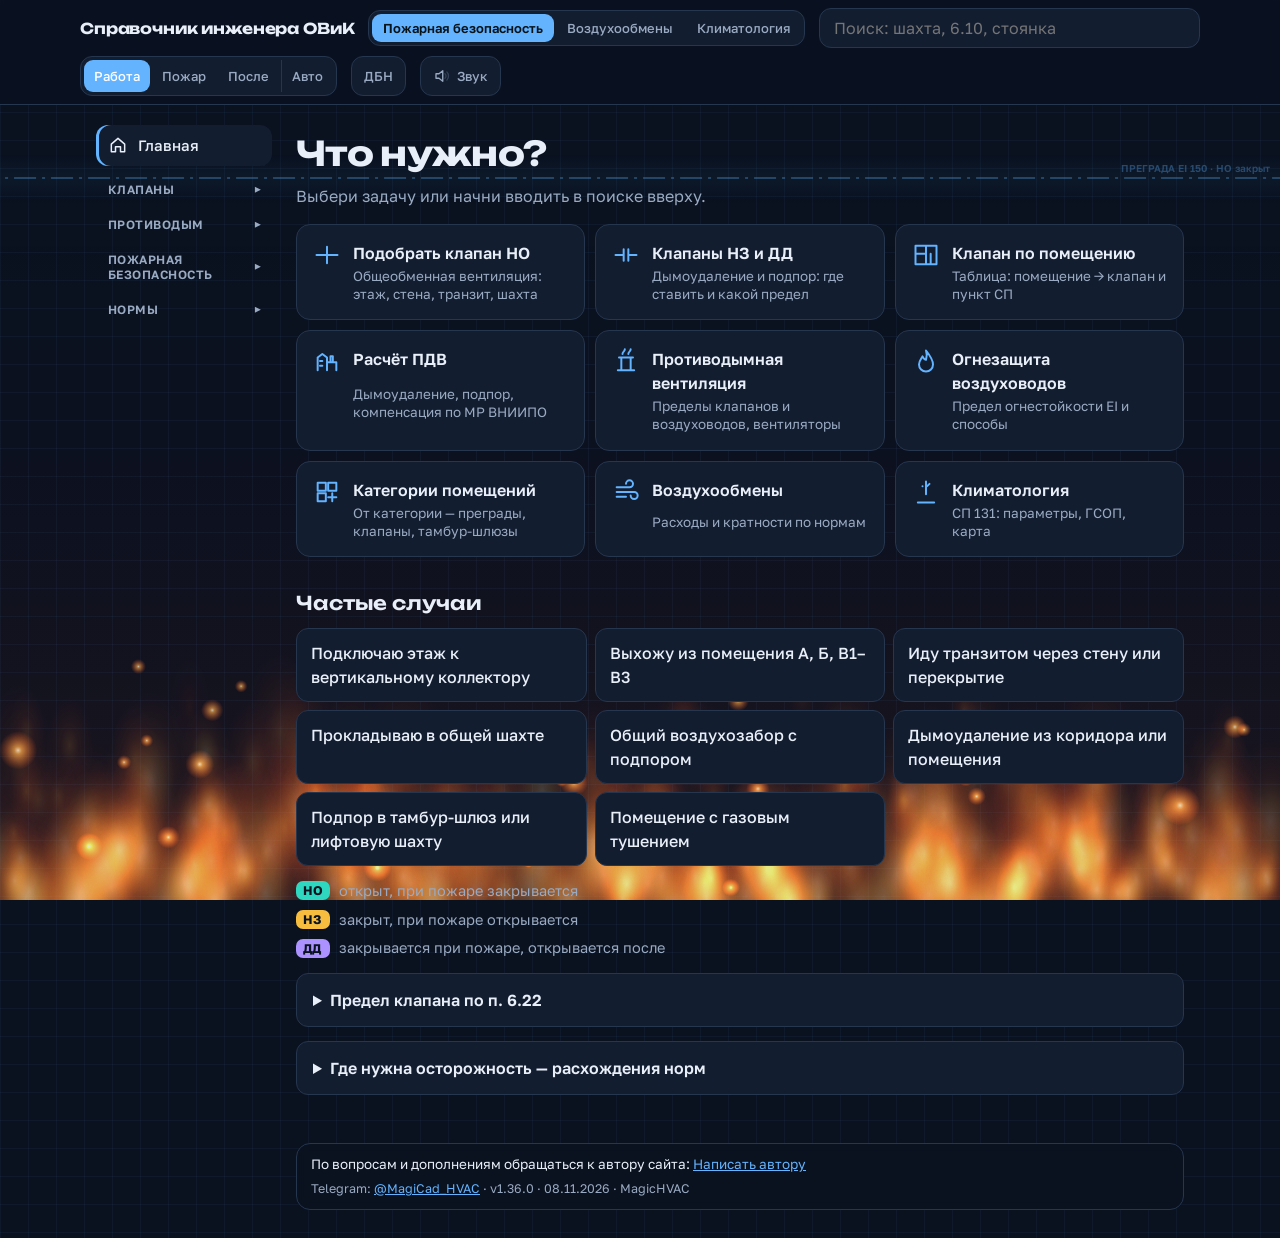
==== index.html @ 59ef03b1 "1.36.0: погода сейчас в карточке климатологии + анимация по погоде (дождь, снег, гроза, туман, ветер" ====
<!DOCTYPE html>
<html lang="ru">
<head>
<meta charset="utf-8">
<meta name="viewport" content="width=device-width, initial-scale=1, viewport-fit=cover">
<title>Справочник инженера ОВиК</title>
<meta name="description" content="Противодымная вентиляция и расчёт ПДВ по МР ВНИИПО, клапаны НО/НЗ, огнезащита, категории, эвакуация, АУПТ; воздухообмены по СП 60 и СанПиН; климатология СП 131 с картой и ГСОП — всё со ссылками на пункты норм.">
<meta property="og:type" content="website">
<meta property="og:site_name" content="Справочник инженера ОВиК">
<meta property="og:title" content="Справочник инженера ОВиК">
<meta property="og:description" content="Противодымная вентиляция и расчёт ПДВ по МР ВНИИПО, клапаны НО/НЗ, огнезащита, категории, эвакуация, АУПТ; воздухообмены по СП 60 и СанПиН; климатология СП 131 с картой и ГСОП — всё со ссылками на пункты норм.">
<meta property="og:image" content="https://magichvac.github.io/klapany/icon-512.png">
<meta name="theme-color" content="#0a1220">
<meta name="apple-mobile-web-app-capable" content="yes">
<meta name="apple-mobile-web-app-title" content="Справочник ОВиК">
<link rel="manifest" href="manifest.webmanifest">
<link rel="icon" href="favicon.ico" sizes="any">
<link rel="icon" href="favicon-32.png" sizes="32x32" type="image/png">
<link rel="apple-touch-icon" href="apple-touch-icon.png">
<link rel="preconnect" href="https://fonts.googleapis.com">
<link rel="preconnect" href="https://fonts.gstatic.com" crossorigin>
<link href="https://fonts.googleapis.com/css2?family=Golos+Text:wght@400;500;600;700&family=Unbounded:wght@600;700&display=swap" rel="stylesheet">
<link rel="stylesheet" href="css/style.css?v=1.36.0">
<link rel="stylesheet" href="css/vent.css?v=1.36.0">
</head>
<body>
<header class="top"><div class="tin">
  <a class="brand" href="#home">Справочник инженера ОВиК</a>
  <nav class="pages" aria-label="Страницы справочника"><a href="index.html" class="on" aria-current="page">Пожарная безопасность</a><a href="vent.html">Воздухообмены</a><a href="clim.html">Климатология</a></nav>
  <input id="q" type="search" placeholder="Поиск: шахта, 6.10, стоянка" aria-label="Поиск по справочнику">
  <div class="mode" role="group" aria-label="Режим анимации">
    <button type="button" data-m="n">Работа</button>
    <button type="button" data-m="f">Пожар</button>
    <button type="button" data-m="a">После</button>
    <button type="button" id="m-auto">Авто</button>
  </div>
</div></header>
<div class="wrap">
  <nav class="nav" aria-label="Разделы"></nav>
  <main id="view"></main>
</div>
<footer class="foot"><div class="fin"><p class="fcontact">По вопросам и дополнениям обращаться к автору сайта.</p><p class="fmeta">Telegram: <a href="https://t.me/MagiCad_HVAC" target="_blank" rel="noopener">@MagiCad_HVAC</a> · <span id="ver"></span></p></div></footer>
<script>/* сторож: страница не отрисовалась за 6 с — сбросить офлайн-копию и перезагрузить 1 раз */
setTimeout(function () { var v = document.getElementById('view'); if (v && v.children.length) return; try { if (sessionStorage.getItem('klapany-rescue')) return; sessionStorage.setItem('klapany-rescue', '1'); } catch (x) {}
  var p = []; if (navigator.serviceWorker) p.push(navigator.serviceWorker.getRegistrations().then(function (rs) { return Promise.all(rs.map(function (r) { return r.unregister(); })); }));
  if (window.caches) p.push(caches.keys().then(function (k) { return Promise.all(k.map(function (n) { return caches.delete(n); })); }));
  Promise.all(p).then(function () { location.reload(); }, function () { location.reload(); }); }, 6000);</script>
<script src="js/data_norms.js?v=1.36.0"></script>
<script src="js/data_no.js?v=1.36.0"></script>
<script src="js/data_nz.js?v=1.36.0"></script>
<script src="js/data_more.js?v=1.36.0"></script>
<script src="js/data_fire2.js?v=1.36.0"></script>
<script src="js/data_build.js?v=1.36.0"></script>
<script src="js/data_stairs.js?v=1.36.0"></script>
<script src="js/stairs.js?v=1.36.0"></script>
<script src="js/fieldcheck.js?v=1.36.0"></script>
<script src="js/dpu.js?v=1.36.0"></script>
<script src="js/dpu_low.js?v=1.36.0"></script>
<script src="js/net.js?v=1.36.0"></script>
<script src="js/data_comp.js?v=1.36.0"></script>
<script src="js/data_cat.js?v=1.36.0"></script>
<script src="js/data_evac.js?v=1.36.0"></script>
<script src="js/data_alarm.js?v=1.36.0"></script>
<script src="js/schemes.js?v=1.36.0"></script>
<script src="js/steps.js?v=1.36.0"></script>
<script src="js/render.js?v=1.36.0"></script>
<script src="js/anatomy.js?v=1.36.0"></script>
<script src="js/comp.js?v=1.36.0"></script>
<script src="js/cat.js?v=1.36.0"></script>
<script src="js/stats.js?v=1.36.0"></script>
<script src="js/data_rooms.js?v=1.36.0"></script>
<script src="js/data_spn.js?v=1.36.0"></script>
<script src="js/data_spn2.js?v=1.36.0"></script>
<script src="js/app.js?v=1.36.0"></script>
<script src="js/vn_core.js?v=1.36.0"></script>
<script src="js/vn_exh.js?v=1.36.0"></script>
<script src="js/vn_sup.js?v=1.36.0"></script>
<script src="js/kvm_smk.js?v=1.36.0"></script>
<script src="js/kvm_sup.js?v=1.36.0"></script>
<script src="js/kvm_lift_ug.js?v=1.36.0"></script>
<script src="js/pdv3d.js?v=1.36.0"></script>
<script src="js/pdv3d_smk.js?v=1.36.0"></script>
<script src="js/kvm_rep.js?v=1.36.0"></script>
<script src="js/kvm_comp.js?v=1.36.0"></script>
<script src="js/kvm_tamb.js?v=1.36.0"></script>
<script src="js/kvm_tamb_ui.js?v=1.36.0"></script>
<script src="js/data_clim.js?v=1.36.0"></script>
<script src="js/data_kms_cat.js?v=1.36.0"></script>
<script src="js/kvm_kms.js?v=1.36.0"></script>
<script src="js/kvm_scheme.js?v=1.36.0"></script>
<script src="js/pdv3r.js?v=1.36.0"></script>
<script src="js/kvm_sketch.js?v=1.36.0"></script>
<script src="js/kvm_ui.js?v=1.36.0"></script>
<script src="js/kvm_proj.js?v=1.36.0"></script>
<script src="js/kvm_kmsz.js?v=1.36.0"></script>
<script src="js/kvm_file.js?v=1.36.0"></script>
<script src="js/data_aupt.js?v=1.36.0"></script>
<script src="js/aupt.js?v=1.36.0"></script>
<script src="js/search.js?v=1.36.0"></script>
<script src="js/data_dbn.js?v=1.36.0"></script>
<script src="js/dbn.js?v=1.36.0"></script>
<script src="js/rooms.js?v=1.36.0"></script>
<script src="js/farea.js?v=1.36.0"></script>
<script src="js/hints.js?v=1.36.0"></script>
<script src="js/hints_kv.js?v=1.36.0"></script>
<script src="js/fx.js?v=1.36.0"></script>
<script src="js/feedback.js?v=1.36.0"></script>
</body>
</html>
---- css/style.css ----
/* Инженерная синька: сетка чертежа на фоне, цвет кодирует тип клапана. Навигация: рельс на ПК, нижняя панель на телефоне. */
:root {
  /* Тёмная у всех, независимо от темы Windows (было: по prefers-color-scheme) */
  --bg: #0a1220; --surface: #121d30; --line: #26364f; --text: #e9eff8; --muted: #9aaac2;
  --no: #2fd6c0; --nz: #f7bd3f; --dd: #ac92ff; --fire: #ff6d4a; --air: #63b3ff; --fp: #ff9d52;
  --display: 'Unbounded', 'Segoe UI', system-ui, sans-serif; --body: 'Golos Text', 'Segoe UI', system-ui, -apple-system, sans-serif;
  --grid: rgba(99, 179, 255, .05); color-scheme: dark;
}
* { box-sizing: border-box; }
[hidden] { display: none !important; }
html { -webkit-text-size-adjust: 100%; scroll-padding-top: 130px; }
body { margin: 0; background: var(--bg) linear-gradient(var(--grid) 1px, transparent 1px) 0 0/28px 28px; background-image: linear-gradient(var(--grid) 1px, transparent 1px), linear-gradient(90deg, var(--grid) 1px, transparent 1px); background-size: 28px 28px; color: var(--text); font: 16px/1.5 var(--body); }
a { color: inherit; }
:focus-visible { outline: 2px solid var(--air); outline-offset: 2px; }
.top { position: sticky; top: 0; z-index: 20; background: color-mix(in srgb, var(--bg) 88%, transparent); backdrop-filter: blur(12px); border-bottom: 1px solid var(--line); padding: max(8px, env(safe-area-inset-top)) 16px 8px; }
.tin { max-width: 1120px; margin: 0 auto; display: flex; flex-wrap: wrap; gap: 8px 14px; align-items: center; }
.brand { font: 700 15px var(--display); text-decoration: none; letter-spacing: -.01em; }
.brand small { display: block; font: 400 11px var(--body); color: var(--muted); letter-spacing: 0; }
#q { flex: 1 1 180px; min-width: 0; height: 40px; padding: 0 14px; border: 1px solid var(--line); border-radius: 12px; background: var(--surface); color: var(--text); font: inherit; }
.mode { display: flex; gap: 2px; padding: 3px; border: 1px solid var(--line); border-radius: 12px; background: var(--surface); }
.mode button { border: 0; background: none; color: var(--muted); font: 500 13px var(--body); padding: 6px 10px; border-radius: 9px; cursor: pointer; min-height: 32px; }
.mode button.on { background: var(--air); color: #fff; }
.mode button[data-m="f"].on { background: var(--fire); }
.mode button[data-m="a"].on { background: var(--dd); }
.mode #m-auto { border-left: 1px solid var(--line); border-radius: 0 9px 9px 0; }
.mode #m-auto.on { background: none; color: var(--air); font-weight: 700; }
.wrap { max-width: 1120px; margin: 0 auto; display: grid; grid-template-columns: 176px minmax(0, 1fr); gap: 24px; padding: 20px 16px 48px; }
.nav { position: sticky; top: 90px; align-self: start; display: flex; flex-direction: column; gap: 4px; }
.nav a { display: flex; gap: 10px; align-items: center; padding: 9px 12px; border-radius: 12px; text-decoration: none; color: var(--muted); font-weight: 500; font-size: 15px; }
.nav a.on { background: var(--surface); color: var(--text); box-shadow: inset 3px 0 0 var(--air); }
.nav svg { width: 20px; height: 20px; fill: none; stroke: currentColor; stroke-width: 1.8; stroke-linejoin: round; stroke-linecap: round; flex: none; }
.nav .ngrp > summary { list-style: none; display: flex; justify-content: space-between; align-items: center; padding: 12px 12px 4px; font: 600 12px var(--body); letter-spacing: .04em; text-transform: uppercase; color: var(--muted); }
.nav .ngrp > summary::-webkit-details-marker { display: none; }
.nav .ngrp > summary::after { content: '▾'; transition: transform .15s; }
.nav .ngrp:not([open]) > summary::after { transform: rotate(-90deg); }
.nav .ngrp.has > summary { color: var(--text); }
.nav .nlist { display: flex; flex-direction: column; gap: 2px; }
/* 1.34.0 главная: плитки задач */
.tasks { display: grid; grid-template-columns: repeat(auto-fill, minmax(240px, 1fr)); gap: 10px; margin: 16px 0 8px; }
.task { display: grid; grid-template-columns: 28px minmax(0, 1fr); column-gap: 12px; row-gap: 2px; padding: 16px; background: var(--surface); border: 1px solid var(--line); border-radius: 14px; text-decoration: none; color: var(--text); transition: border-color .15s; }
.task:hover { border-color: var(--air); }
.task svg { grid-row: span 2; width: 28px; height: 28px; fill: none; stroke: var(--air); stroke-width: 1.7; stroke-linejoin: round; stroke-linecap: round; }
.task b { font-size: 16px; font-weight: 600; }
.task span { font-size: 13.5px; color: var(--muted); line-height: 1.35; }
details.more { margin-top: 14px; padding: 12px 16px; background: var(--surface); border: 1px solid var(--line); border-radius: 12px; }
details.more > summary { font-size: 16px; font-weight: 600; color: var(--text); }
.legend { margin-top: 14px; }
h1 { font: 700 clamp(24px, 4vw, 34px)/1.2 var(--display); margin: 8px 0 10px; letter-spacing: -.02em; text-wrap: balance; }
h2 { font: 600 19px/1.3 var(--display); margin: 34px 0 12px; text-wrap: balance; }
h3 { font-size: 16.5px; line-height: 1.3; margin: 0; font-weight: 700; }
h4 { font-size: 15px; margin: 0 0 4px; }
.lead { color: var(--muted); max-width: 66ch; margin: 0 0 16px; }
.sub { color: var(--muted); margin: -6px 0 12px; }
.eyebrow { font-size: 12.5px; text-transform: uppercase; letter-spacing: .09em; color: var(--air); margin: 0; font-weight: 600; }
.hero { display: grid; grid-template-columns: minmax(0, 1fr) minmax(0, 1.15fr); gap: 22px; align-items: center; }
.legend { display: grid; gap: 7px; font-size: 14.5px; color: var(--muted); }
.legend span { display: flex; gap: 9px; align-items: center; }
.tag { flex: none; display: inline-block; min-width: 34px; text-align: center; padding: 2px 7px; border-radius: 7px; font: 700 12.5px var(--body); color: #fff; }
.tNO { background: var(--no); } .tNZ { background: var(--nz); } .tDD { background: var(--dd); } .tFP { background: var(--fp); }
.tag { color: #08131f; }
.picks { display: grid; grid-template-columns: repeat(auto-fill, minmax(230px, 1fr)); gap: 8px; }
.pick { padding: 12px 14px; background: var(--surface); border: 1px solid var(--line); border-radius: 12px; text-decoration: none; font-weight: 500; transition: transform .15s, border-color .15s; }
.pick:hover { transform: translateY(-2px); border-color: var(--air); }
.fig { margin: 0; background: var(--surface); border: 1px solid var(--line); border-radius: 16px; overflow: hidden; }
.figsvg svg { display: block; width: 100%; height: auto; }
.fig figcaption { padding: 9px 13px 12px; font-size: 13.5px; line-height: 1.4; color: var(--muted); }
.strip { display: grid; grid-auto-flow: column; grid-auto-columns: minmax(290px, 400px); gap: 12px; overflow-x: auto; scroll-snap-type: x mandatory; padding-bottom: 8px; margin-bottom: 8px; }
.strip .fig { scroll-snap-align: start; }
.chips { display: flex; gap: 6px; overflow-x: auto; padding: 4px 0; }
.chips button { flex: none; border: 1px solid var(--line); background: var(--surface); color: var(--text); border-radius: 99px; padding: 6px 12px; font: 500 13.5px var(--body); cursor: pointer; }
.chips i { font-style: normal; color: var(--muted); }
.cards { display: grid; grid-template-columns: repeat(auto-fill, minmax(320px, 1fr)); gap: 10px; }
.card { background: var(--surface); border: 1px solid var(--line); border-left: 4px solid var(--line); border-radius: 13px; padding: 13px 14px; display: flex; flex-direction: column; gap: 7px; min-width: 0; }
.cNO { border-left-color: var(--no); } .cNZ { border-left-color: var(--nz); } .cDD { border-left-color: var(--dd); } .cFP { border-left-color: var(--fp); }
.card.flash { animation: fl 1.6s; }
@keyframes fl { 0%, 40% { box-shadow: 0 0 0 3px var(--air); } 100% { box-shadow: 0 0 0 0 transparent; } }
.chead { display: flex; gap: 9px; align-items: flex-start; }
.when, .note, .warn { margin: 0; font-size: 14.5px; line-height: 1.45; }
.note { color: var(--muted); }
.warn { color: var(--fire); font-weight: 600; }
.cfoot { margin-top: auto; display: flex; flex-wrap: wrap; gap: 6px; align-items: center; }
.ei { font: 600 13px var(--body); padding: 3px 8px; border-radius: 8px; background: color-mix(in srgb, var(--fp) 14%, transparent); color: var(--fp); font-variant-numeric: tabular-nums; }
.refs { display: flex; flex-wrap: wrap; gap: 5px; }
.ref { font-size: 13px; padding: 3px 8px; border-radius: 8px; border: 1px solid var(--line); text-decoration: none; color: var(--air); background: none; white-space: nowrap; }
.ref b { font-weight: 600; }
.ref:hover { border-color: var(--air); }
details summary { cursor: pointer; font-size: 13.5px; color: var(--muted); padding: 2px 0; }
.dbody { display: grid; gap: 8px; margin-top: 6px; }
blockquote { margin: 0; padding: 8px 12px; border-left: 3px solid var(--line); font-size: 14px; color: var(--muted); }
.minis { display: grid; grid-template-columns: repeat(auto-fill, minmax(280px, 1fr)); gap: 10px; }
.mini { background: var(--surface); border: 1px solid var(--line); border-radius: 13px; padding: 12px 14px; display: flex; flex-direction: column; gap: 6px; }
.mini p { margin: 0; font-size: 14.5px; color: var(--muted); flex: 1; }
.eibox, .trpick { background: var(--surface); border: 1px solid var(--line); border-radius: 14px; padding: 14px; display: grid; gap: 10px; }
.eibtns { display: flex; flex-wrap: wrap; gap: 6px; }
.eibtn { border: 1px solid var(--line); background: none; color: var(--text); border-radius: 10px; padding: 7px 11px; font: 500 14px var(--body); cursor: pointer; }
.eibtn.on { background: var(--no); border-color: var(--no); color: #fff; }
.eires b, .trres b { display: block; font: 700 22px/1.25 var(--display); }
.eires span, .trres span { display: block; color: var(--muted); font-size: 14px; margin-top: 3px; }
.trpick { margin-bottom: 12px; }
.trpick label { font-size: 13.5px; color: var(--muted); margin-bottom: -6px; }
.trpick select { width: 100%; height: 42px; padding: 0 10px; border: 1px solid var(--line); border-radius: 10px; background: var(--bg); color: var(--text); font: inherit; }
.tscroll { overflow-x: auto; border: 1px solid var(--line); border-radius: 13px; background: var(--surface); }
table { border-collapse: collapse; width: 100%; font-size: 13.5px; font-variant-numeric: tabular-nums; }
th, td { padding: 7px 8px; border-bottom: 1px solid var(--line); text-align: left; vertical-align: top; }
thead th { font-size: 12.5px; color: var(--muted); font-weight: 600; vertical-align: bottom; }
.matrix th[scope="row"] { min-width: 240px; font-weight: 600; }
.matrix small { display: block; font-weight: 400; color: var(--muted); margin: 2px 0 5px; }
.matrix td { text-align: center; vertical-align: middle; }
.mk { display: inline-block; font: 600 12.5px var(--body); padding: 3px 8px; border-radius: 7px; white-space: nowrap; }
.m-yes { background: color-mix(in srgb, var(--no) 20%, transparent); color: var(--no); }
.m-cond { background: color-mix(in srgb, var(--nz) 20%, transparent); color: var(--nz); }
.m-no { color: var(--muted); border: 1px solid var(--line); }
.m-ban { background: color-mix(in srgb, var(--fire) 18%, transparent); color: var(--fire); }
.mlegend { display: flex; flex-wrap: wrap; gap: 6px; margin-bottom: 10px; }
.tr { min-width: 780px; }
.tr tbody th { min-width: 150px; font-weight: 600; font-size: 12.5px; }
.tr td { padding: 2px; text-align: center; }
.tr td button { width: 100%; min-height: 34px; border: 0; background: none; color: inherit; font: 600 13px var(--body); cursor: pointer; border-radius: 6px; }
.x-ban { background: color-mix(in srgb, var(--fire) 15%, transparent); color: var(--fire); }
.x-30 { background: color-mix(in srgb, var(--fp) 18%, transparent); }
.x-15 { background: color-mix(in srgb, var(--nz) 12%, transparent); }
.x-part { background: color-mix(in srgb, var(--air) 9%, transparent); }
.tr td.sel { box-shadow: inset 0 0 0 2px var(--air); }
.tnote { font-size: 13.5px; color: var(--muted); }
.issues { display: grid; gap: 6px; }
.issue { background: var(--surface); border: 1px solid var(--line); border-radius: 12px; padding: 10px 14px; }
.issue summary { font-size: 15px; font-weight: 600; color: var(--text); }
.issue p { margin: 8px 0 0; color: var(--muted); font-size: 14.5px; max-width: 75ch; }
.normlist { display: grid; gap: 10px; }
.norm { background: var(--surface); border: 1px solid var(--line); border-radius: 13px; padding: 13px 15px; }
.norm p { margin: 5px 0; font-size: 14.5px; }
.muted { color: var(--muted); }
.st { float: right; font-size: 12px; font-weight: 600; padding: 2px 8px; border-radius: 7px; margin-left: 8px; }
.st-ok { background: color-mix(in srgb, var(--no) 18%, transparent); color: var(--no); }
.st-warn { background: color-mix(in srgb, var(--nz) 20%, transparent); color: var(--nz); }
.foot { max-width: 1120px; margin: 0 auto; padding: 0 16px 28px 216px; font-size: 13px; color: var(--muted); }
.foot button { background: none; border: 0; color: var(--air); font: inherit; cursor: pointer; padding: 0; text-decoration: underline; }
dialog { border: 1px solid var(--line); border-radius: 16px; background: var(--surface); color: var(--text); max-width: 460px; width: calc(100% - 32px); }
dialog::backdrop { background: rgba(5, 10, 20, .55); }

/* SVG */
.z { fill: color-mix(in srgb, var(--text) 3%, transparent); stroke: var(--line); stroke-width: 1; }
.z-shaft { fill: color-mix(in srgb, var(--text) 8%, transparent); stroke-dasharray: 5 4; stroke: var(--muted); }
.z-tech { fill: color-mix(in srgb, var(--air) 7%, transparent); }
.z-hot { transition: fill .6s; }
html[data-mode="f"] .z-hot { fill: color-mix(in srgb, var(--fire) 16%, transparent); }
.zl, .tx, .wt { font: 500 12.5px var(--body); fill: var(--muted); }
.tx-fp { fill: var(--fp); font-weight: 600; }
.wl { stroke: var(--text); stroke-width: 5; stroke-linecap: round; }
.wt { font-weight: 600; fill: var(--text); }
polyline { fill: none; stroke-linejoin: round; stroke-linecap: butt; }
.dbase { stroke: color-mix(in srgb, var(--muted) 34%, transparent); stroke-width: 13; }
.d-smoke { stroke: color-mix(in srgb, var(--fire) 16%, transparent); }
.dfp { stroke: var(--fp); stroke-width: 20; stroke-dasharray: 5 4; }
.dflow { stroke-width: 3.5; stroke-dasharray: 9 13; opacity: 0; transition: opacity .35s; }
.fl-air { stroke: var(--air); } .fl-smoke { stroke: var(--fire); stroke-width: 4.5; }
html[data-mode="n"] .dflow.on-n, html[data-mode="f"] .dflow.on-f, html[data-mode="a"] .dflow.on-a { opacity: 1; animation: run 1s linear infinite; }
@keyframes run { from { stroke-dashoffset: 22; } to { stroke-dashoffset: 0; } }
.v .vb { fill: var(--surface); stroke-width: 2.4; transition: fill .5s; }
.vNO .vb { stroke: var(--no); } .vNZ .vb { stroke: var(--nz); } .vDD .vb { stroke: var(--dd); }
.blade { transform-box: fill-box; transform-origin: center; transition: transform .7s cubic-bezier(.5, 0, .2, 1); }
.vNO .blade, .vNO .vt { fill: var(--no); } .vNZ .blade, .vNZ .vt { fill: var(--nz); } .vDD .blade, .vDD .vt { fill: var(--dd); }
.vt { font: 700 12.5px var(--body); }
html[data-mode="n"] .v.c-n .blade, html[data-mode="f"] .v.c-f .blade, html[data-mode="a"] .v.c-a .blade { transform: rotate(90deg) scaleX(1.5); }
html[data-mode="n"] .v.c-n .vb, html[data-mode="f"] .v.c-f .vb, html[data-mode="a"] .v.c-a .vb { fill: color-mix(in srgb, var(--fire) 16%, var(--surface)); }
.fanb { fill: var(--surface); stroke: var(--muted); stroke-width: 2; }
.fan path { fill: var(--muted); }
html[data-mode="n"] .fan.on-n, html[data-mode="f"] .fan.on-f, html[data-mode="a"] .fan.on-a { animation: spin 1s linear infinite; }
html[data-mode="n"] .fan.on-n path, html[data-mode="f"] .fan.on-f path, html[data-mode="a"] .fan.on-a path { fill: var(--air); }
@keyframes spin { to { transform: rotate(360deg); } }
.flame { opacity: 0; transition: opacity .3s; }
html[data-mode="f"] .flame.on-f, html[data-mode="a"] .flame.on-a { opacity: 1; }
.fl1 path { fill: var(--fire); } .fl2 path { fill: #ffd25e; }
.fl1, .fl2 { transform-box: fill-box; transform-origin: 50% 100%; animation: flick .5s ease-in-out infinite alternate; }
.fl2 { animation-duration: .35s; }
@keyframes flick { to { transform: scale(1.08, .9) skewX(3deg); } }
html[data-mode="a"] .flame.on-a { opacity: .35; }

@media (max-width: 860px) {
  html { scroll-padding-top: 118px; }
  .wrap { display: block; padding-top: 12px; padding-bottom: 96px; }
  .hero { grid-template-columns: minmax(0, 1fr); }
  .nav { position: fixed; top: auto; left: 0; right: 0; bottom: 0; z-index: 30; flex-direction: row; gap: 0; overflow-x: auto; background: var(--surface); border-top: 1px solid var(--line); padding: 4px 4px max(4px, env(safe-area-inset-bottom)); }
  .nav a { flex: 1 0 68px; flex-direction: column; gap: 2px; font-size: 11px; padding: 6px 2px; text-align: center; }
  .nav a.on { box-shadow: none; color: var(--air); background: none; }
  .nav { overflow: visible; }
  .nav > a, .nav .ngrp { flex: 1 1 0; min-width: 0; }
  .nav .ngrp > summary { flex-direction: column; justify-content: center; height: 100%; padding: 6px 2px; font-size: 10.5px; letter-spacing: 0; text-transform: none; text-align: center; font-weight: 500; }
  .nav .ngrp > summary::after { transform: rotate(180deg); font-size: 10px; }
  .nav .ngrp:not([open]) > summary::after { transform: none; }
  .nav .ngrp.has > summary { color: var(--air); }
  .nav .ngrp[open] .nlist { position: fixed; left: 8px; right: 8px; bottom: calc(64px + env(safe-area-inset-bottom, 0px)); display: grid; grid-template-columns: 1fr 1fr; gap: 4px; padding: 8px; background: var(--surface); border: 1px solid var(--line); border-radius: 14px; box-shadow: 0 -8px 30px rgba(0,0,0,.45); z-index: 31; }
  .nav .nlist a { flex-direction: row; font-size: 13px; padding: 10px; text-align: left; }
  .tasks { grid-template-columns: minmax(0, 1fr); }
  .foot { padding: 0 16px 96px; }
  .cards { grid-template-columns: minmax(0, 1fr); }
  .strip { grid-auto-columns: 86%; }
  #q { order: 3; flex-basis: 100%; }
  .brand { flex: 1; }
}

/* v1.1.0: частицы, дым от очага, кольцо смены положения, фазы с пояснениями */
.dflow { stroke-width: 2.5; }
html[data-mode="n"] .dflow.on-n, html[data-mode="f"] .dflow.on-f, html[data-mode="a"] .dflow.on-a { opacity: .45; }
.pt { opacity: 0; transition: opacity .5s; }
.pt-air circle { fill: var(--air); }
.pt-smoke circle { fill: color-mix(in srgb, var(--fire) 55%, var(--muted)); }
html[data-mode="n"] .pt.on-n, html[data-mode="f"] .pt.on-f, html[data-mode="a"] .pt.on-a { opacity: 1; }
.ring { fill: none; stroke: var(--air); stroke-width: 2; opacity: 0; transform-box: fill-box; transform-origin: center; }
.vNO .ring { stroke: var(--no); } .vNZ .ring { stroke: var(--nz); } .vDD .ring { stroke: var(--dd); }
html[data-mode="n"] .v.ch-n .ring, html[data-mode="f"] .v.ch-f .ring, html[data-mode="a"] .v.ch-a .ring { animation: ring 1.1s ease-out 2; }
@keyframes ring { from { opacity: .9; transform: scale(.7); } to { opacity: 0; transform: scale(2.1); } }
html[data-mode="n"] .v.ch-n .vb, html[data-mode="f"] .v.ch-f .vb, html[data-mode="a"] .v.ch-a .vb { animation: bump .7s ease-out; transform-box: fill-box; transform-origin: center; }
@keyframes bump { 40% { transform: scale(1.18); } }
.glow { fill: var(--fire); opacity: .18; transform-box: fill-box; transform-origin: center; animation: glow 1.4s ease-in-out infinite alternate; }
@keyframes glow { from { transform: scale(.8); opacity: .1; } to { transform: scale(1.15); opacity: .28; } }
.puffs circle { fill: color-mix(in srgb, var(--muted) 70%, var(--fire)); opacity: 0; transform-box: fill-box; transform-origin: center; }
html[data-mode="f"] .flame .puffs circle, html[data-mode="a"] .flame .puffs circle { animation: rise 2.6s ease-out infinite; }
html[data-mode] .flame .puffs circle:nth-child(2) { animation-delay: -.9s; } html[data-mode] .flame .puffs circle:nth-child(3) { animation-delay: -1.7s; }
@keyframes rise { 0% { opacity: 0; transform: translate(0, -10px) scale(.4); } 25% { opacity: .55; } 100% { opacity: 0; transform: translate(6px, -58px) scale(1.7); } }
html[data-mode="f"] .z-hot { animation: hot 1.8s ease-in-out infinite alternate; }
@keyframes hot { to { fill: color-mix(in srgb, var(--fire) 24%, transparent); } }

.phase { position: relative; display: grid; grid-template-columns: repeat(3, 1fr); gap: 4px; padding: 8px 12px 0; }
.phase button { display: flex; gap: 6px; align-items: center; justify-content: center; border: 1px solid var(--line); background: var(--bg); color: var(--muted); border-radius: 9px; padding: 5px 4px; font: 500 13px var(--body); cursor: pointer; transition: background .3s, color .3s, border-color .3s; }
.phase b { display: inline-grid; place-items: center; width: 18px; height: 18px; border-radius: 50%; font-size: 11px; background: var(--line); color: var(--text); }
html[data-mode="n"] .phase .ph-n { background: var(--air); border-color: var(--air); color: #fff; }
html[data-mode="f"] .phase .ph-f { background: var(--fire); border-color: var(--fire); color: #fff; }
html[data-mode="a"] .phase .ph-a { background: var(--dd); border-color: var(--dd); color: #fff; }
.phase .prog { position: absolute; left: 12px; bottom: -4px; height: 2px; width: 0; background: var(--air); border-radius: 2px; }
html[data-auto][data-mode="n"] .prog { animation: prog-n 6s linear forwards; }
html[data-auto][data-mode="f"] .prog { animation: prog-f 6s linear forwards; background: var(--fire); }
html[data-auto][data-mode="a"] .prog { animation: prog-a 6s linear forwards; background: var(--dd); }
@keyframes prog-n { to { width: calc(100% - 24px); } }
@keyframes prog-f { to { width: calc(100% - 24px); } }
@keyframes prog-a { to { width: calc(100% - 24px); } }
.steps { display: grid; padding: 10px 13px 0; }
.steps p { grid-area: 1 / 1; margin: 0; font-size: 14.5px; line-height: 1.45; opacity: 0; transform: translateY(6px); transition: opacity .45s, transform .45s; pointer-events: none; }
html[data-mode="n"] .steps .st-n, html[data-mode="f"] .steps .st-f, html[data-mode="a"] .steps .st-a { opacity: 1; transform: none; pointer-events: auto; }
.steps p::before { content: ""; display: inline-block; width: 8px; height: 8px; border-radius: 50%; margin-right: 7px; vertical-align: 1px; background: var(--air); }
.steps .st-f::before { background: var(--fire); } .steps .st-a::before { background: var(--dd); }

/* Раздел «Как работает» */
.cta { display: inline-block; margin-top: 14px; padding: 9px 14px; border-radius: 11px; background: var(--air); color: #fff; text-decoration: none; font-weight: 600; transition: transform .15s, box-shadow .15s; }
.cta:hover { transform: translateY(-2px); box-shadow: 0 6px 18px color-mix(in srgb, var(--air) 35%, transparent); }
.hows { display: grid; gap: 14px; margin-top: 18px; }
.how { background: var(--surface); border: 1px solid var(--line); border-left: 4px solid var(--line); border-radius: 15px; padding: 14px; display: grid; gap: 10px; }
.howgrid { display: grid; grid-template-columns: minmax(0, 1fr) minmax(0, 1fr); gap: 14px; align-items: start; }
.howdl { margin: 0; display: grid; grid-template-columns: max-content 1fr; gap: 6px 12px; font-size: 14.5px; }
.howdl dt { font-weight: 700; color: var(--text); }
.howdl dd { margin: 0; color: var(--muted); }
.an .vt { display: none; }
.an-duct { fill: color-mix(in srgb, var(--muted) 14%, transparent); stroke: color-mix(in srgb, var(--muted) 45%, transparent); }
.an-box { fill: var(--surface); stroke: var(--muted); stroke-width: 1.5; }
.an-bt { font: 600 12.5px var(--body); fill: var(--text); }
.an-wire { fill: none; stroke: var(--line); stroke-width: 3; }
.an-sig { fill: none; stroke: var(--fire); stroke-width: 3; stroke-dasharray: 6 6; opacity: 0; transition: opacity .3s; }
html[data-mode="n"] .an-sig.on-n, html[data-mode="f"] .an-sig.on-f, html[data-mode="a"] .an-sig.on-a { opacity: 1; animation: run .6s linear infinite; }
.an-shaft { stroke: var(--muted); stroke-width: 3; stroke-dasharray: 3 3; }
.gear circle, .gear path { fill: none; stroke: var(--muted); stroke-width: 2; }
.gear { transform-box: fill-box; transform-origin: center; }
html[data-mode="n"] .an.ch-n .gear, html[data-mode="f"] .an.ch-f .gear, html[data-mode="a"] .an.ch-a .gear { animation: spin .5s linear 3; }
.an-mot { fill: color-mix(in srgb, var(--muted) 20%, transparent); stroke: var(--muted); stroke-width: 1.5; }
.spring { fill: none; stroke: var(--no); stroke-width: 2; transform-box: fill-box; transform-origin: left center; transition: transform .7s cubic-bezier(.5, 0, .2, 1); transform: scaleX(.55); }
html[data-mode="f"] .spring, html[data-mode="a"] .spring { transform: scaleX(1); }
.tline td { text-align: center; vertical-align: middle; }
.tline th[scope="row"] { white-space: nowrap; }
html[data-mode="n"] .tline .tl-n, html[data-mode="f"] .tline .tl-f, html[data-mode="a"] .tline .tl-a { background: color-mix(in srgb, var(--air) 8%, transparent); }

/* v1.2.0: размерные линии схем, таблица пределов клапанов */
.dim line { stroke: var(--text); stroke-width: 1.2; stroke-dasharray: 4 3; }
.dim circle { fill: var(--text); }
.dim text { font: 600 12px var(--body); fill: var(--text); paint-order: stroke; stroke: var(--surface); stroke-width: 3px; }
.vei td { vertical-align: middle; } .vei .ei { white-space: nowrap; }
.vei td:first-child { font-weight: 600; white-space: nowrap; }
.vei td:last-child { color: var(--muted); white-space: nowrap; }
.vei + .minis { margin-top: 10px; }
/* v1.3.0: подбор по преграде, степени огнестойкости */
.barres { display: grid; grid-template-columns: repeat(3, minmax(0, 1fr)); gap: 8px; }
.bstep { position: relative; padding: 10px 12px; border-radius: 11px; background: var(--bg); border: 1px solid var(--line); }
.bstep span { display: block; font-size: 12.5px; color: var(--muted); }
.bstep b { display: block; font: 700 21px/1.25 var(--display); color: var(--fp); margin: 2px 0; }
.bstep small { display: block; font-size: 13px; color: var(--muted); line-height: 1.4; }
.bstep + .bstep::before { content: ""; position: absolute; left: -8px; top: 50%; width: 8px; height: 2px; background: var(--fp); }
.degs { display: grid; grid-template-columns: repeat(auto-fill, minmax(150px, 1fr)); gap: 8px; margin: 10px 0 8px; }
.deg { padding: 10px 12px; border-radius: 11px; background: var(--surface); border: 1px solid var(--line); }
.deg b { display: block; font: 700 19px var(--display); color: var(--fp); }
.deg span { font-size: 13px; color: var(--muted); line-height: 1.35; }
.pop > * { animation: popin .45s ease both; }
.pop > *:nth-child(2) { animation-delay: .08s; } .pop > *:nth-child(3) { animation-delay: .16s; } .pop > *:nth-child(4) { animation-delay: .22s; }
.pop > *:nth-child(5) { animation-delay: .28s; } .pop > *:nth-child(6) { animation-delay: .34s; } .pop > *:nth-child(7) { animation-delay: .4s; }
@keyframes popin { from { opacity: 0; transform: translateY(8px) scale(.97); } }
@media (max-width: 860px) { .barres { grid-template-columns: minmax(0, 1fr); } .bstep + .bstep::before { display: none; } }
/* v1.4.0: площади отсеков, расстояния */
.chips button.on { background: var(--fp); border-color: var(--fp); color: #fff; }
.chips button { transition: background .25s, color .25s, border-color .25s; }
.comp tr.grp td { border-top: 2px solid var(--line); }
.comp td:first-child { font-weight: 700; } .comp td:last-child { color: inherit; white-space: normal; }
.ar { display: inline-block; font-weight: 600; font-variant-numeric: tabular-nums; }
.ar-free { color: var(--no); } .ar-no { color: var(--muted); }
.comp tbody tr { transition: background .2s; } .comp tbody tr:hover { background: color-mix(in srgb, var(--fp) 7%, transparent); }
.cnotes { margin: 8px 0; padding-left: 18px; color: var(--muted); font-size: 13.5px; display: grid; gap: 3px; }
.dchk { display: flex; flex-wrap: wrap; gap: 8px 18px; font-size: 14px; }
.dchk label { display: flex; gap: 6px; align-items: center; cursor: pointer; margin: 0; color: var(--text); }
.dchk input { width: 17px; height: 17px; accent-color: var(--fp); }
#dist + .trpick, .trpick + .refs + .minis { margin-top: 10px; }
/* v1.6.0: категории и калькуляторы */
.cats { display: grid; grid-template-columns: repeat(auto-fill, minmax(200px, 1fr)); gap: 8px; }
.catc { background: var(--surface); border: 1px solid var(--line); border-radius: 13px; padding: 12px 14px; display: grid; gap: 4px; align-content: start; }
.catc > b { font: 700 26px var(--display); color: var(--fp); }
.catc { min-width: 0; } .catc .ref { white-space: normal; }
.catc p { margin: 0; font-size: 14px; color: var(--muted); }
.calc { margin-top: 12px; }
.cgrid { display: grid; grid-template-columns: repeat(auto-fill, minmax(200px, 1fr)); gap: 10px; }
.cgrid label { display: grid; gap: 4px; font-size: 13.5px; color: var(--muted); margin: 0; }
.cgrid input, .cgrid select { height: 40px; padding: 0 10px; border: 1px solid var(--line); border-radius: 10px; background: var(--bg); color: var(--text); font: inherit; font-variant-numeric: tabular-nums; }
.cgrid input:focus { border-color: var(--fp); outline: none; }
.cgrid small { font-size: 12px; }
.calc .barres { grid-template-columns: repeat(auto-fill, minmax(190px, 1fr)); }
.bstep.warn b { color: var(--fire); }
.bstep.final { background: color-mix(in srgb, var(--fp) 14%, var(--bg)); border-color: var(--fp); }
.bstep.final b { font-size: 26px; }
/* Появление при прокрутке */
html.rv .card, html.rv .fig, html.rv .mini, html.rv .pick, html.rv .how, html.rv .norm, html.rv .issue { opacity: 0; transform: translateY(14px); transition: opacity .5s ease var(--d, 0ms), transform .5s ease var(--d, 0ms), border-color .15s; }
html.rv .in { opacity: 1 !important; transform: none !important; }
html.rv .pick.in:hover { transform: translateY(-2px) !important; }
.hero h1 { animation: up .7s ease both; } .hero .lead { animation: up .7s .12s ease both; } .hero .legend { animation: up .7s .24s ease both; }
@keyframes up { from { opacity: 0; transform: translateY(12px); } }
.how { grid-template-columns: minmax(0, 1fr); min-width: 0; }
@media (max-width: 860px) { .howgrid { grid-template-columns: minmax(0, 1fr); } .howdl { display: block; } .howdl dt { margin-top: 8px; } .nav a { flex-basis: 60px; font-size: 10.5px; } }

@media (prefers-reduced-motion: reduce) {
  *, *::before, *::after { animation: none !important; transition: none !important; }
  html[data-mode] .dflow { stroke-dashoffset: 0; }
  .pt circle, .puffs { display: none; }
  html.rv .card, html.rv .fig, html.rv .mini, html.rv .pick, html.rv .how, html.rv .norm, html.rv .issue { opacity: 1; transform: none; }
}
/* Фон-анимация и новые таблицы (1.9.0) */
.fx { position: fixed; inset: 0; width: 100%; height: 100%; z-index: -1; pointer-events: none; opacity: .9; }
.sndbtn { display: flex; gap: 6px; align-items: center; height: 40px; padding: 0 12px; border: 1px solid var(--line); border-radius: 12px; background: var(--surface); color: var(--muted); font: 500 13px var(--body); cursor: pointer; }
.sndbtn svg { width: 18px; height: 18px; fill: none; stroke: currentColor; stroke-width: 1.8; stroke-linejoin: round; stroke-linecap: round; }
.sndbtn .w { opacity: .25; }
.sndbtn.on { color: var(--fire); border-color: color-mix(in srgb, var(--fire) 50%, var(--line)); }
.sndbtn.on .w { opacity: 1; animation: sndw 1.2s ease-in-out infinite; }
@keyframes sndw { 50% { opacity: .35; } }
.rv-t td { vertical-align: top; }
.rv-t th[scope="row"] { min-width: 200px; font-weight: 600; }
.rv-t small { display: block; font-weight: 400; color: var(--muted); margin-top: 2px; }
.rv-l { display: grid; gap: 4px; }
.rv-l a { display: grid; grid-template-columns: auto minmax(0, 1fr); column-gap: 7px; align-items: baseline; text-decoration: none; font-size: 13px; line-height: 1.35; padding: 3px 5px; border-radius: 7px; }
.rv-l a:hover { background: color-mix(in srgb, var(--air) 12%, transparent); }
.rv-l .tag { min-width: 30px; font-size: 11px; padding: 1px 5px; }
.rv-l i { grid-column: 2; font-style: normal; color: var(--muted); font-size: 12px; }
.spn-bar { display: flex; flex-wrap: wrap; gap: 8px; align-items: center; margin-bottom: 10px; }
.spn-bar input { flex: 1 1 220px; height: 40px; padding: 0 12px; border: 1px solid var(--line); border-radius: 10px; background: var(--surface); color: var(--text); font: inherit; }
.spn { min-width: 1120px; }
.spn td:nth-child(2) { min-width: 240px; }
#spn2 td:nth-child(3) { white-space: nowrap; }
.spn td, .spn th { padding: 5px 7px; }
.spn td.n { text-align: right; white-space: nowrap; }
.spn tr.g td { background: color-mix(in srgb, var(--air) 9%, transparent); color: var(--air); font-weight: 600; font-size: 12.5px; }
.spn tbody tr:not(.g) { cursor: pointer; }
.spn tbody tr:not(.g):hover td { background: color-mix(in srgb, var(--fire) 9%, transparent); }
.spn tr.cp td { background: color-mix(in srgb, var(--no) 20%, transparent) !important; }
.spn small { display: block; color: var(--muted); font-size: 12px; }
.spn thead th { position: sticky; top: 0; background: var(--surface); }
.tscroll.tall { max-height: 70vh; overflow: auto; }
.stiles { display: grid; grid-template-columns: repeat(auto-fill, minmax(165px, 1fr)); gap: 8px; }
.stile { background: var(--bg); border: 1px solid color-mix(in srgb, var(--fp) 45%, var(--line)); border-radius: 11px; padding: 8px 11px; display: grid; gap: 1px; }
.stile span { font-size: 12px; color: var(--muted); }
.stile b { font: 700 19px/1.2 var(--display); color: var(--fp); }
.stile b u { text-decoration: none; font: 500 12.5px var(--body); color: var(--muted); }
.stile small { font-size: 11.5px; color: var(--muted); line-height: 1.3; }

.stairs { display: grid; grid-template-columns: repeat(auto-fill, minmax(300px, 1fr)); gap: 10px; }
.stc { background: var(--surface); border: 1px solid var(--line); border-radius: 13px; padding: 12px 14px; display: grid; gap: 6px; align-content: start; min-width: 0; }
.sthead { display: flex; align-items: baseline; gap: 10px; }
.sthead b { font: 700 26px var(--display); color: var(--fp); }
.sthead h3 { margin: 0; font-size: 16px; }
.stc > p { margin: 0; font-size: 14px; color: var(--muted); }
.stc ul { margin: 4px 0 0; padding-left: 18px; display: grid; gap: 7px; font-size: 14px; }
.stc li .refs { margin-top: 3px; }
.stc .ref { white-space: normal; }
h3.sth { margin: 18px 0 8px; font-size: 16px; }

.stpick { display: grid; grid-template-columns: repeat(auto-fill, minmax(230px, 1fr)); gap: 12px 12px; align-items: start; }
.stf { display: grid; grid-template-rows: 2.7em 42px minmax(1.3em, auto); gap: 5px; min-width: 0; }
.stf[hidden] { display: none; }
.stpick .stf > label { margin: 0; display: flex; align-items: flex-end; line-height: 1.25; overflow: hidden; }
.stpick select { height: 42px; }
.trpick input[type=text], .stpick input[type=number] { width: 100%; height: 42px; padding: 0 10px; border: 1px solid var(--line); border-radius: 10px; background: var(--bg); color: var(--text); font: inherit; box-sizing: border-box; }
.stpick .stchk { grid-column: 1 / -1; display: flex; gap: 8px; align-items: center; margin: 2px 0 0; }
.stres { margin-bottom: 14px; }
.stres .bstep .refs { margin-top: 4px; }
.eibtn.rec { box-shadow: inset 0 0 0 2px var(--fp); }
.stanim { background: var(--surface); border: 1px solid var(--line); border-radius: 13px; padding: 10px 14px 12px; margin-top: 8px; }
.stsvg { width: 100%; max-width: 560px; display: block; margin: 0 auto; }
.stsvg .stb { fill: color-mix(in srgb, var(--line) 35%, transparent); stroke: var(--muted); stroke-width: 1.5; }
.stsvg .stfire-room { fill: color-mix(in srgb, var(--fire) 14%, transparent); }
.stsvg .stl { stroke: var(--muted); stroke-width: 1.5; }
.stsvg .stc-box { fill: color-mix(in srgb, var(--air) 8%, transparent); stroke: var(--text); stroke-width: 2; }
.stsvg .stm { fill: none; stroke: var(--muted); stroke-width: 1.2; stroke-dasharray: 3 2; }
.stsvg .std { fill: var(--nz); }
.stsvg .stgap { fill: color-mix(in srgb, var(--line) 50%, transparent); }
.stsvg .stair-zone { fill: color-mix(in srgb, var(--air) 6%, transparent); stroke: var(--air); stroke-dasharray: 4 3; }
.stsvg .strail { stroke: var(--air); stroke-width: 2; }
.stsvg .sttam { fill: color-mix(in srgb, var(--line) 60%, transparent); stroke: var(--muted); }
.stsvg .sttam.on { fill: color-mix(in srgb, var(--air) 22%, transparent); stroke: var(--air); }
.stsvg .stduct { fill: color-mix(in srgb, var(--air) 30%, transparent); stroke: var(--air); }
.stsvg .stfan { fill: var(--air); }
.stsvg .stex { fill: color-mix(in srgb, var(--muted) 30%, transparent); stroke: var(--muted); }
.stsvg .stwin { fill: var(--air); }
.stsvg .stsky { fill: var(--air); }
.stsvg .stflame { fill: var(--fire); transform-origin: 62px 168px; animation: stfl 0.9s ease-in-out infinite alternate; }
@keyframes stfl { from { transform: scale(1, 0.88); } to { transform: scale(1.05, 1.08); } }
.stsvg .stt { fill: var(--muted); font: 500 9.5px var(--body); }
.stsvg .stt.fire { fill: var(--fire); }
.stsvg .stt.air { fill: var(--air); }
.stsvg .sts { fill: #a3acbd; opacity: .75; }
.stsvg .sta { fill: var(--air); }
.stcap { margin: 8px 0 4px; font-size: 14.5px; }
.stcap b { color: var(--fp); }
@media (prefers-reduced-motion: reduce) { .stsvg animateMotion { display: none; } .stsvg .stflame { animation: none; } }
.bstep .ref b { display: inline; font: 600 13px var(--body); color: inherit; margin: 0; }
.bstep .refs { display: flex; flex-wrap: wrap; gap: 4px; }

.dhint { font-size: 11.5px; color: var(--muted); line-height: 1.3; }
.dpbtns { margin: 10px 0; display: flex; gap: 8px; flex-wrap: wrap; }
.dpf { margin: 8px 0; } .dpf p { font-size: 14px; color: var(--muted); margin: 6px 0; }
.stsvg .dpz { fill: color-mix(in srgb, var(--line) 30%, transparent); stroke: var(--muted); stroke-width: 1.2; }
.stsvg .dpsmoke { fill: #8f98aa; opacity: .6; }
.stsvg .dpys { stroke: #c3cad6; stroke-dasharray: 5 3; }
.stsvg .dpdoor { fill: var(--nz); opacity: .8; }
.stsvg .dpduct { fill: color-mix(in srgb, var(--muted) 35%, transparent); stroke: var(--muted); }
.stsvg .dpgrille { fill: var(--fp); }
.stsvg .dpdim { stroke: var(--air); stroke-width: 1.4; }

.sfil { margin: 6px 0; flex-wrap: wrap; }
.sgrp { margin: 14px 0; }
.sgrp h2 { font-size: 16px; margin: 0 0 6px; }
.sgrp h2 a { color: var(--air); text-decoration: none; }
.shit { display: block; background: var(--surface); border: 1px solid var(--line); border-radius: 11px; padding: 9px 12px; margin: 5px 0; color: var(--muted); text-decoration: none; font-size: 14px; line-height: 1.45; }
.shit:hover { border-color: var(--air); }
.shit b { color: var(--text); }
.shit mark, .sgrp mark { background: color-mix(in srgb, var(--fp) 35%, transparent); color: var(--text); border-radius: 3px; padding: 0 1px; }
.sflash { animation: fl 1.6s ease-out; }

.faplay { display: flex; gap: 10px; align-items: center; flex-wrap: wrap; margin-bottom: 6px; font-size: 13.5px; color: var(--muted); }
.faplay input[type=range] { flex: 1 1 180px; accent-color: var(--fire); }
.stsvg .faroom { fill: color-mix(in srgb, var(--line) 30%, transparent); stroke: var(--text); stroke-width: 2; }
.stsvg .faf { opacity: .85; }
.stsvg .fat { fill: color-mix(in srgb, var(--air) 35%, transparent); }
.stsvg .fatr { fill: none; stroke: color-mix(in srgb, var(--air) 35%, transparent); }
.stsvg .fa0 { fill: #fff; }

.stsvg .aumain { stroke: var(--air); stroke-width: 4; }
.stsvg .aurow { stroke: var(--air); stroke-width: 2; opacity: .7; }
.stsvg .auh { fill: var(--muted); }
.stsvg .auh.on { fill: var(--air); }
.stsvg .auh.dict { fill: var(--fp); }
.stsvg .ausp { fill: color-mix(in srgb, var(--air) 40%, transparent); }
.stf.bad input, .stf.bad select { border-color: var(--fire); box-shadow: 0 0 0 1px var(--fire); }
.stf.warnf input, .stf.warnf select { border-color: var(--nz); }
.stf .ferr { font-size: 11.5px; line-height: 1.3; color: var(--fire); font-weight: 600; }
.stf.warnf .ferr { color: var(--nz); }
.stf.bad .dhint, .stf.warnf .dhint { display: none; }
.stsvg .dpl { font-size: 9px; fill: var(--text); }
.stsvg .dpl.bad, .stsvg .dpdim.bad { fill: var(--fire); stroke: var(--fire); }
.stsvg text.dpl.bad, .stsvg text.dpl.wrn, .stsvg text.dpl.ok { stroke: none; }
.stsvg .dpl.wrn, .stsvg .dpdim.wrn { fill: var(--nz); stroke: var(--nz); }
.stsvg .dpl.ok { fill: var(--no); } .stsvg .dpdim.ok { stroke: var(--no); }
.stsvg .dpgrille.bad { fill: var(--fire); }
.stsvg .dpys.wrn { stroke: var(--nz); }
.stsvg .dpdoor.wrn { fill: var(--nz); }

.dbnb { margin-top: 8px; border-radius: 9px; padding: 5px 9px; font-size: 13px; border: 1px solid var(--line); background: var(--bg); }
.dbnb summary { color: var(--text); font-size: 13px; }
.dbnb summary b { display: inline-block; min-width: 1.2em; text-align: center; }
.dbnb p { margin: 6px 0; color: var(--muted); font-size: 13.5px; }
.dbn-same { border-color: var(--no); } .dbn-same summary b, .mini.dbn-same h4 { color: var(--no); }
.dbn-strict { border-color: var(--fire); } .dbn-strict summary b, .mini.dbn-strict h4 { color: var(--fire); }
.dbn-soft { border-color: var(--nz); } .dbn-soft summary b, .mini.dbn-soft h4 { color: var(--nz); }
.dbn-diff { border-color: var(--dd); } .dbn-diff summary b, .mini.dbn-diff h4 { color: var(--dd); }
.dbn-none { border-color: var(--muted); }

/* Сеть дымоудаления (net.js) */
.nh { font-size: 15px; margin: 14px 0 4px; color: var(--text); }
.netsvg .dpfan { fill: color-mix(in srgb, var(--fire) 18%, transparent); stroke: var(--fire); stroke-width: 1.5; }
.netsvg .dpline { stroke: var(--muted); }
.netsvg .dpfloor { stroke: var(--line); stroke-dasharray: 4 4; }
.netsvg .dpvalve { fill: var(--bg); stroke: var(--nz); }
.netsvg .dpleak { stroke: var(--air); stroke-dasharray: 6 5; animation: netflow 1.2s linear infinite; }
.netsvg .stt.dim { fill: color-mix(in srgb, var(--muted) 75%, transparent); }
@keyframes netflow { to { stroke-dashoffset: -11; } }
@media (prefers-reduced-motion: reduce) { .netsvg .dpleak { animation: none; } }

/* Раздел «Расчёт ПДВ» (vn_*.js) */
.vntabs { display: flex; flex-wrap: wrap; gap: 6px; margin: 8px 0 14px; }
.vntabs button { border: 1px solid var(--line); background: var(--surface); color: var(--text); border-radius: 10px; padding: 7px 11px; font: 600 13.5px var(--body); cursor: pointer; text-align: left; }
.vntabs button small { display: block; font-weight: 500; font-size: 11.5px; color: var(--muted); }
.vntabs button.on { border-color: var(--air); background: color-mix(in srgb, var(--air) 18%, var(--surface)); }
.vnp[hidden] { display: none; }
.stsvg .vnshaft { fill: color-mix(in srgb, var(--air) 10%, transparent); stroke: var(--air); }
.stsvg .vndooropen { fill: var(--fire); }
.stsvg .vndoorbad { fill: var(--fire); stroke: var(--fire); }
.stsvg .vnflame { fill: var(--fire); animation: vnflick .6s ease-in-out infinite alternate; transform-origin: 280px 180px; }
@keyframes vnflick { to { transform: scaleY(1.15); } }
@media (prefers-reduced-motion: reduce) { .stsvg .vnflame { animation: none; } }

/* Подсказки полей (hints.js) */
.htip { position: fixed; z-index: 60; max-width: 340px; padding: 9px 11px; border-radius: 10px; background: #0f1b2e; color: var(--text); border: 1px solid var(--air); box-shadow: 0 8px 24px rgba(0,0,0,.45); font: 500 13px/1.45 var(--body); pointer-events: none; }
.hq { display: inline-grid; place-items: center; width: 17px; height: 17px; margin-left: 4px; padding: 0; border-radius: 50%; border: 1px solid var(--air); background: transparent; color: var(--air); font: 700 11px/1 var(--body); cursor: help; vertical-align: 1px; }
.hq:hover { background: color-mix(in srgb, var(--air) 20%, transparent); }

/* Расчёт системы как в «КВМ-Дым» (kvm_ui.js) */
.kvseg input { width: 64px; height: 30px; padding: 0 6px; border: 1px solid var(--line); border-radius: 7px; background: var(--bg); color: var(--text); font: inherit; font-size: 13px; }
.kvseg td, .kvseg th { padding: 4px 5px; white-space: nowrap; }
.kvseg .kvdel { padding: 2px 9px; }
.kvopen { cursor: pointer; }
.kvl { margin: 6px 0; font-size: 14px; line-height: 1.5; }
.kvl span { color: var(--muted); font-size: 13px; }
#kv-rep h2 { margin-top: 18px; }

/* Отчёт «Расчёта ПДВ» — лист (kvm_rep.js) */
.rep { background: #fdfdfb; color: #111; border-radius: 6px; padding: 28px 30px 24px; margin: 18px 0; box-shadow: 0 10px 30px rgba(0,0,0,.35);
  font-family: var(--body); font-size: 15px; line-height: 1.45; }
.rep sub, .rep sup { font-size: 70%; }
.rep-top { border: 1.5px solid #111; padding: 12px 14px; margin-bottom: 14px; }
.rep-title { font-size: 21px; font-weight: 700; text-align: center; margin-bottom: 8px; letter-spacing: .2px; }
.rep-hd { width: 100%; border-collapse: collapse; }
.rep-hd td { border-top: 1px solid #bbb; padding: 3px 6px; font-size: 14px; color: #111; }
.rep-hd td:first-child { width: 22%; color: #555; }
.rep-sum { display: grid; grid-template-columns: repeat(auto-fit, minmax(170px, 1fr)); gap: 8px; margin: 12px 0 6px; }
.rep-sum div { border: 1px solid #111; border-left: 4px solid #c0392b; padding: 7px 10px; }
.rep-sum span { display: block; font-size: 12.5px; color: #555; }
.rep-sum b { display: block; font-size: 20px; color: #111; }
.rep-sum small { font-size: 12.5px; color: #555; }
.rep-h { font-size: 17px; margin: 18px 0 8px; padding-bottom: 3px; border-bottom: 1.5px solid #111; color: #111; font-family: inherit; }
.rep-t { width: 100%; border-collapse: collapse; margin: 6px 0 10px; font-size: 13.5px; }
.rep-t th, .rep-t td { border: 1px solid #555; padding: 3px 6px; color: #111; background: transparent; }
.rep-t th { background: #ecebe6; font-weight: 700; text-align: center; }
.rep-t tbody tr:nth-child(even) td { background: #f5f4f0; }
.rep-t .n { text-align: right; white-space: nowrap; } .rep-t .c { text-align: center; }
.rep-in td:first-child { width: 40%; } .rep-in td:nth-child(2), .rep-in td:nth-child(4) { white-space: nowrap; }
.rep-scroll { overflow-x: auto; }
.rep-f { margin: 7px 0; padding-left: 10px; border-left: 2px solid #d5d3cc; }
.rep-fn { font-size: 13px; color: #555; }
.rep-fx { font-size: 15.5px; color: #111; }
.rep-fx b { color: #b03a2e; white-space: nowrap; }
.rep-p { font-size: 13.5px; color: #333; margin: 6px 0; }
.rep-note { border: 1px solid #b03a2e; background: #fbefed; padding: 8px 12px; margin-top: 14px; font-size: 13.5px; color: #111; }
.rep-note ul { margin: 4px 0 0 18px; padding: 0; }
@media (max-width: 640px) { .rep { padding: 16px 12px; font-size: 14px; } }
.rep .rep-x { font-family: Arial, sans-serif; }
.rep-3d svg { width: 100%; height: auto; display: block; margin: 8px 0; }
/* 1.23.0: сеть по участкам с КМС, проект «все системы» */
.kms { display: grid; gap: 10px; margin-bottom: 8px; }
.kmss { border: 1px solid var(--line); border-radius: 12px; padding: 10px 12px; background: var(--card, transparent); }
.kmsh { display: flex; align-items: center; gap: 8px; margin-bottom: 6px; }
.kmsh .kmsn { flex: 1; min-width: 0; height: 32px; padding: 0 8px; border: 1px solid var(--line); border-radius: 8px; background: var(--bg); color: var(--text); font: inherit; font-weight: 600; }
.kmst select, .kmst input { height: 30px; padding: 0 6px; border: 1px solid var(--line); border-radius: 7px; background: var(--bg); color: var(--text); font: inherit; font-size: 13px; }
.kmst input[type=number] { width: 70px; } .kmst select { max-width: 240px; } .kmst input[type=text] { width: 140px; margin-left: 4px; }
.kmst td:first-child { white-space: normal; } .kmst td.kmssrc { color: var(--muted); font-size: 12px; white-space: normal; min-width: 160px; }
.kmst input.kmsneed { border-color: #e0a100; box-shadow: 0 0 0 2px rgba(224,161,0,.25); }
.kmsx { min-width: 32px; padding: 0 8px; }
.kmsadd { display: inline-flex; flex-direction: column; margin-left: auto; } .kmsadd input { width: 90px; }
.kvp > div { padding-top: 6px; } .kvpt tr.on td { background: rgba(80,160,255,.12); } .kvpt td:last-child { white-space: nowrap; }
.kmsbad { color: #e0a100; }
/* 1.23.3: окно сборки Σζ, кнопки скачивания у результата */
.kmszb { margin-top: 6px; font-size: 12px; min-height: 28px; }
.kmsdlg { max-width: min(980px, 96vw); width: 96vw; border: 1px solid var(--line); border-radius: 14px; background: var(--bg); color: var(--text); padding: 16px; }
.kmsdlg::backdrop { background: rgba(0,0,0,.55); }
.kmszsum { margin-left: auto; font-size: 16px; }
.kvdl { margin: 12px 0; } .kms .dpbtns { align-items: flex-end; }
.foot .joke { transition: opacity .4s; display: inline-block; max-width: 80ch; }
/* 1.23.4: групповая сборка Σζ и массовая правка участков */
.kvbar { display: flex; flex-wrap: wrap; gap: 6px 8px; align-items: center; margin: 8px 0; padding: 8px 10px; border: 1px solid var(--line); border-radius: 10px; }
.kvbarn { font-weight: 600; margin-right: auto; } .kvbarg { display: inline-flex; flex-wrap: wrap; gap: 6px; align-items: center; }
.kvbar select, .kvbar input { height: 30px; padding: 0 6px; border: 1px solid var(--line); border-radius: 7px; background: var(--bg); color: var(--text); font: inherit; font-size: 13px; } .kvbar input { width: 90px; }
.kvseg tr.on td { background: rgba(80,160,255,.12); } .kvels { color: #e0a100; font-size: 10px; margin-left: 2px; }
.kmszq { flex-wrap: wrap; } .kmszwhy { display: block; color: var(--muted); font-size: 11px; white-space: normal; }
/* 1.23.7: телефон — шапка не занимает экран (инженер: «полэкрана плашка анимации и переключения»).
   Шапка уезжает вверх при прокрутке (нижнее меню остаётся), режимы анимации в шапке скрыты — у схемы свои кнопки «Работа / Пожар / После»,
   «Звук» и «ДБН» — значками в строке с названием. */
@media (max-width: 640px) {
  html { scroll-padding-top: 8px; }
  .top { position: relative; padding-bottom: 6px; }
  .tin { gap: 6px 8px; }
  .brand { flex: 1 1 auto; font-size: 13px; order: 1; } .brand small { font-size: 10px; }
  .mode { display: none; }
  .sndbtn { order: 2; height: 32px; padding: 0 9px; border-radius: 10px; font-size: 12px; }
  #snd span { display: none; }
  .top .pages { order: 4; flex: 1 1 100%; }
  .top .pages a { font-size: 12px; padding: 5px 10px; }
  #q { order: 5; height: 36px; }
}
/* 1.24.0: объёмный вид WebGL */
.rep-3r { margin: 0 0 14px; } .rep-3rh { font-size: 12px; color: var(--muted); margin: 0 0 6px; }
.kv3r { min-height: 220px; background: #f3f5f8; border-radius: 12px; overflow: hidden; } .kv3r img { width: 100%; display: block; }
/* 1.24.1: «Расчёт ПДВ» — компактная форма слева (подпись — поле), результат справа и всегда на виду */
.wrap:has(.kvlay) { max-width: 1440px; }
.kvlay { display: grid; grid-template-columns: minmax(0, 1fr) 320px; gap: 18px; align-items: start; }
.kvR { position: sticky; top: calc(env(safe-area-inset-top, 0px) + 10px); max-height: calc(100vh - 20px); overflow-y: auto; background: var(--surface); border: 1px solid var(--line); border-radius: 14px; padding: 12px; }
.kvRh { font: 700 15px var(--display); margin: 0 0 8px; }
.kvR .barres { grid-template-columns: minmax(0, 1fr); gap: 6px; }
.kvR .bstep { padding: 7px 10px; } .kvR .bstep b { font-size: 18px; } .kvR .bstep small { font-size: 12px; } .kvR .bstep + .bstep::before { display: none; }
.kvR .dpbtns { flex-direction: column; align-items: stretch; } .kvgo { display: block; font-size: 13px; margin-top: 6px; }
.kvL .kvgrp[hidden] { display: none; }
.kvL .nh { margin: 10px 0 4px; font-size: 14px; color: var(--air, var(--text)); }
.kvL .trpick { padding: 8px 12px; margin-bottom: 6px; gap: 0; }
.kvL .stpick { grid-template-columns: repeat(auto-fill, minmax(300px, 1fr)); gap: 0 22px; }
.kvL .stf { grid-template-rows: none; grid-template-columns: minmax(0, 1fr) 112px; align-items: center; gap: 2px 10px; padding: 4px 0; border-bottom: 1px dashed color-mix(in srgb, var(--line) 60%, transparent); }
.kvL .stpick .stf > label { align-items: center; font-size: 13px; overflow: visible; }
.kvL .stpick input[type=number], .kvL .trpick input[type=text] { height: 30px; padding: 0 8px; border-radius: 7px; font-size: 14px; }
.kvL .stpick select { height: 30px; font-size: 13px; }
.kvL .stf.kvtxt { grid-template-columns: minmax(0, 1fr) minmax(0, 1.6fr); }
.kvL .stf.kvsel { grid-template-columns: minmax(0, 1fr); }
.kvL .stf .dhint, .kvL .stf .ferr, .kvL .stf .kmszb { grid-column: 1 / -1; font-size: 11.5px; }
.kvL .stf .kmszb { justify-self: end; padding: 2px 8px; font-size: 12px; }
.kvL .stf.kvrad { grid-column: 1 / -1; grid-template-columns: minmax(0, 1fr); }
.kvrg { display: flex; flex-wrap: wrap; gap: 4px 16px; }
.kvro { display: flex; gap: 6px; align-items: flex-start; font-size: 13.5px; cursor: pointer; line-height: 1.3; }
.kvro input { margin: 2px 0 0; accent-color: var(--fp); }
.kvro:has(input:checked) span { font-weight: 600; color: var(--text); }
@media (max-width: 1100px) { .kvlay { grid-template-columns: minmax(0, 1fr); } .kvR { position: static; max-height: none; } }
@media (max-width: 640px) { .kvL .stpick { grid-template-columns: minmax(0, 1fr); } .kvL .stf { grid-template-columns: minmax(0, 1fr) 96px; } }
.kvL summary.nh { cursor: pointer; list-style: none; display: flex; gap: 6px; align-items: center; }
.kvL summary.nh::-webkit-details-marker { display: none; }
.kvL summary.nh::before { content: "▼"; font-size: 10px; transition: transform .15s; }
.kvL details:not([open]) > summary.nh::before { transform: rotate(-90deg); }
.kvL summary.nh { cursor: pointer; list-style: none; display: flex; gap: 6px; align-items: center; }
.kvL summary.nh::-webkit-details-marker { display: none; }
.kvL summary.nh::before { content: "▼"; font-size: 10px; transition: transform .15s; }
.kvL details:not([open]) > summary.nh::before { transform: rotate(-90deg); }
.kvL, .kvL details, .kvL #kv-segs, .kvL .kvsegd > div { min-width: 0; max-width: 100%; }
.kvL .kvbar, .kvL .kmss, .kvL .dpbtns { flex-wrap: wrap; max-width: 100%; box-sizing: border-box; }
.kvL .sub { max-width: 100%; }
#kv-rep { min-width: 0; overflow-x: auto; }
/* 1.25.0: эскиз трассы */
.skdlg { max-width: min(1180px, 98vw); }
.skbar { display: flex; flex-wrap: wrap; gap: 6px 10px; align-items: center; margin: 6px 0; font-size: 13px; }
.skbar input, .skbar select { height: 30px; padding: 0 6px; border: 1px solid var(--line); border-radius: 7px; background: var(--bg); color: var(--text); font: inherit; font-size: 13px; } .skbar input[type=number] { width: 80px; }
.skwrap { display: grid; grid-template-columns: minmax(0, 3fr) minmax(0, 2fr); gap: 10px; } @media (max-width: 860px) { .skwrap { grid-template-columns: minmax(0, 1fr); } }
.sksvg { width: 100%; background: #0d1828; border-radius: 10px; cursor: crosshair; user-select: none; } .sk3d { min-height: 300px; height: 100%; background: #f3f5f8; border-radius: 10px; }
.sksvg .skg { stroke: #24344a; stroke-width: .6; } .sksvg .sks { stroke: #8fb4d9; stroke-width: 5; cursor: pointer; } .sksvg .sks.on { stroke: #ffb020; }
.sksvg .skn { fill: #fff; stroke: #2f8fe0; stroke-width: 2; cursor: pointer; } .sksvg .skn.st { fill: #2fb67a; } .sksvg .skn.cur { stroke: #ffb020; stroke-width: 3; }
.sksvg .skt { fill: #cfe0f2; font-size: 11px; pointer-events: none; } .sksvg .skm { fill: #ffb020; }
/* 1.27.0: справка к полям — во всплывающем окне по «?», под полем текст не показывается */
.htip { white-space: pre-line; }
.kvL .stf .dhint { display: none; }
.kvadv ul { margin: 4px 0 6px; padding-left: 18px; font-size: 13px; } .kvadv .eibtn { margin-top: 8px; width: 100%; }
.bstep.kvadv { border-color: var(--nz); }
.kvR .bstep.kvadv li b, .kvR .bstep.kvadv small b, .bstep.kvadv li b, .bstep.kvadv small b { display: inline; font: 700 13px/1.4 var(--body); color: var(--fp); margin: 0; }
/* 1.28.0: низ дымоприёмного устройства (js/dpu_low.js) */
.dlans { background: var(--surface); border: 1px solid var(--line); border-left: 3px solid var(--air); border-radius: 12px; padding: 12px 16px; margin: 8px 0 12px; max-width: 80ch; }
.dlans ol { margin: 6px 0 4px; padding-left: 20px; } .dlans li { margin: 3px 0; } .dlans p { margin: 6px 0 0; color: var(--muted); font-size: 14px; }
.dlqh { font-weight: 600; color: var(--text) !important; margin-top: 14px !important; }
.dlq { margin: 4px 0 6px; padding: 8px 12px; border-left: 3px solid var(--line); color: var(--text); font-size: 14px; max-width: 80ch; }
.dlnote { font-size: 13px !important; }
.dlh3 { margin: 18px 0 8px; font-size: 17px; }
.dlsvg .dlsmoke { fill: color-mix(in srgb, var(--muted) 22%, transparent); }
.dlsvg .dlwall { stroke: var(--text); stroke-width: 2; }
.dlsvg .dlbound { stroke: var(--muted); stroke-width: 1.2; stroke-dasharray: 6 4; }
.dlsvg .dldoor { fill: color-mix(in srgb, var(--no) 18%, transparent); stroke: var(--no); stroke-width: 1.2; }
.dlsvg .dldoorl { stroke: var(--no); stroke-width: 1; stroke-dasharray: 2 4; }
.dlsvg .dlshaft { fill: color-mix(in srgb, var(--muted) 14%, transparent); stroke: var(--muted); stroke-width: 1; }
.dlsvg .dlgr { fill: var(--no); } .dlsvg .dlgr.wrn { fill: var(--nz); } .dlsvg .dlgr.bad { fill: var(--fire); }
.dlsvg .dllow { stroke: var(--air); stroke-width: 1; stroke-dasharray: 3 3; }
/* 1.32.1: подвал — подложка (читается поверх огня) и контакт автора */
.foot { position: relative; z-index: 1; }
.foot .fin { background: color-mix(in srgb, var(--bg) 80%, transparent); backdrop-filter: blur(6px); border: 1px solid var(--line); border-radius: 14px; padding: 10px 14px; }
.foot .fcontact { margin: 8px 0 0; color: var(--text); font-size: 13.5px; }
.foot .fcontact a { color: var(--air); overflow-wrap: anywhere; }
/* 1.33.0: обратная связь (js/feedback.js) */
.foot .fcontact button { color: var(--air); }
.foot .fin > p:first-child { margin-top: 0; }
.foot .fmeta { margin: 6px 0 0; color: var(--muted); font-size: 12.5px; }
.foot .fmeta a { color: var(--air); }
.fbdlg { max-width: min(560px, calc(100vw - 32px)); width: 100%; box-sizing: border-box; background: var(--surface); color: var(--text); border: 1px solid var(--line); border-radius: 16px; padding: 16px; }
.fbdlg::backdrop { background: rgba(0, 0, 0, .55); }
.fbform { display: flex; flex-direction: column; gap: 10px; margin: 0; }
.fbform h3 { margin: 0 0 4px; }
.fbform label { display: flex; flex-direction: column; gap: 4px; font-size: 13px; color: var(--muted); }
.fbform input, .fbform select, .fbform textarea { background: var(--bg); color: var(--text); border: 1px solid var(--line); border-radius: 10px; padding: 9px 11px; font: 500 15px var(--body); width: 100%; box-sizing: border-box; }
.fbform textarea { resize: vertical; min-height: 110px; }
.fbhp { position: absolute; left: -9999px; width: 1px; height: 1px; opacity: 0; }
.fbnote { margin: 0; min-height: 1em; font-size: 13.5px; color: var(--text); }
.fbbtns { display: flex; flex-wrap: wrap; gap: 8px; }
---- css/vent.css ----
/* Страница «Воздухообмены» (vent.html): та же синька, другой оттенок — глубокий сине-зелёный, без огня.
   Переключатель страниц .pages — общий для обеих страниц. */
.pages { display: flex; gap: 2px; padding: 3px; border: 1px solid var(--line); border-radius: 12px; background: var(--surface); max-width: 100%; overflow-x: auto; scrollbar-width: none; box-sizing: border-box; }
.pages::-webkit-scrollbar { display: none; }
@media (max-width: 480px) { .pages a { padding: 6px 8px; font-size: 12.5px; } }  /* 1.29.0: три вкладки на 360–390 px без прокрутки страницы вбок */
.pages a { text-decoration: none; color: var(--muted); font: 500 13px var(--body); padding: 6px 11px; border-radius: 9px; white-space: nowrap; }
.pages a.on { background: var(--air); color: #06141a; font-weight: 600; }
.pages a:not(.on):hover { color: var(--text); }

body.vent { --bg: #0a1a1c; --surface: #102629; --line: #224347; --text: #e6f3f1; --muted: #93b3b0; --air: #3fd0b0; --in: #63b3ff; --out: #f0b35a; --t: #ff8f73; --pp: #b49bff; --grid: rgba(63, 208, 176, .045); }
.vwrap { max-width: 1120px; margin: 0 auto; padding: 18px 16px 56px; }
.vex { display: flex; flex-wrap: wrap; gap: 6px; align-items: center; color: var(--muted); font-size: 13.5px; margin: 0 0 14px; }
.vex button { border: 1px dashed var(--line); background: none; color: var(--text); border-radius: 99px; padding: 3px 10px; font: 500 13px var(--body); cursor: pointer; }
.vex button:hover { border-color: var(--air); }
.vtabs { position: sticky; top: 60px; z-index: 10; display: flex; gap: 6px; overflow-x: auto; padding: 8px 0; background: var(--bg); margin-bottom: 6px; }
.vtabs button { flex: none; border: 1px solid var(--line); background: var(--surface); color: var(--text); border-radius: 11px; padding: 7px 13px; font: 500 14px var(--body); cursor: pointer; }
.vtabs button i { font-style: normal; color: var(--muted); font-size: 12.5px; margin-left: 3px; }
.vtabs button.on { border-color: var(--air); box-shadow: inset 0 -3px 0 var(--air); }
.vtabs button.zero { opacity: .45; }
.vhow { color: var(--muted); font-size: 13.5px; margin: 4px 0 10px; }
.vtool { display: flex; flex-wrap: wrap; gap: 8px 16px; align-items: center; margin: 4px 0 10px; font-size: 14px; color: var(--muted); }
.vtool select, .vtool input { background: var(--surface); color: var(--text); border: 1px solid var(--line); border-radius: 9px; padding: 6px 9px; font: inherit; margin-left: 6px; }
.vtool input { width: 74px; }
.vtool select { max-width: 280px; }
.vtool .chk input { width: auto; margin: 0 6px 0 0; }
.vcalcin small { flex-basis: 100%; font-size: 12.5px; }
.vcards { display: grid; grid-template-columns: repeat(auto-fill, minmax(330px, 1fr)); gap: 10px; }
.vc { background: var(--surface); border: 1px solid var(--line); border-left: 4px solid var(--air); border-radius: 13px; padding: 12px 14px; display: flex; flex-direction: column; gap: 7px; min-width: 0; }
.vc.vwide { grid-column: 1 / -1; }
.vc header { display: flex; flex-wrap: wrap; gap: 6px 10px; align-items: baseline; justify-content: space-between; }
.vc h3 { overflow-wrap: anywhere; }
.vbt { display: flex; flex-wrap: wrap; gap: 4px; }
.vbt span { font-size: 12px; color: var(--muted); border: 1px solid var(--line); border-radius: 6px; padding: 0 6px; }
.vbt .all { border-style: dashed; }
.vnums { display: flex; flex-wrap: wrap; gap: 6px; }
.vnum { min-width: 86px; padding: 5px 9px 6px; border-radius: 9px; background: color-mix(in srgb, var(--bg) 70%, var(--surface)); border-top: 2px solid var(--line); }
.vnum small { display: block; font-size: 11.5px; color: var(--muted); }
.vnum b { font: 700 18px var(--display); letter-spacing: -.02em; }
.vnum i { font-style: normal; font-size: 12px; color: var(--muted); margin-left: 4px; }
.vnum.in { border-top-color: var(--in); } .vnum.out { border-top-color: var(--out); } .vnum.t { border-top-color: var(--t); } .vnum.pp { border-top-color: var(--pp); }
.vm { margin: 0; font-size: 13.5px; color: var(--muted); }
.vm b { color: var(--text); font-weight: 500; }
.vno { margin: 0; font-size: 14px; }
.vcalc { margin: 0; font-size: 13.5px; padding: 6px 9px; border-radius: 8px; background: color-mix(in srgb, var(--air) 12%, transparent); }
.vsrc { margin: 0; font-size: 12.5px; color: var(--muted); overflow-wrap: anywhere; }
.vsrc span { color: var(--air); font-weight: 600; }
.vempty { color: var(--muted); padding: 20px 0; }
.vmore { display: block; margin: 16px auto; border: 1px solid var(--air); background: none; color: var(--text); border-radius: 11px; padding: 9px 18px; font: 500 14px var(--body); cursor: pointer; }
mark { background: color-mix(in srgb, var(--air) 35%, transparent); color: inherit; border-radius: 3px; padding: 0 1px; }
.vtw { overflow-x: auto; }
.vt { border-collapse: collapse; width: 100%; font-size: 14px; font-variant-numeric: tabular-nums; }
.vt th, .vt td { border-bottom: 1px solid var(--line); padding: 6px 9px; text-align: right; white-space: nowrap; }
.vt thead th { position: sticky; top: 0; background: var(--surface); color: var(--muted); font-weight: 500; font-size: 12.5px; vertical-align: bottom; }
.vt th:first-child { text-align: left; }
.vt tbody th { font-weight: 500; }
.vt small { display: block; font-size: 11px; color: var(--muted); font-weight: 400; white-space: normal; }
.vclim .tc { color: var(--in); font-weight: 600; } .vclim .tw { color: var(--out); }
.vclim tbody th { white-space: normal; min-width: 150px; }
@media (max-width: 860px) {
  .pages { order: 2; }
  .vtabs { top: 96px; }
  .vcards { grid-template-columns: minmax(0, 1fr); }
}

/* 1.22.2: поиск и уточнения — в теле страницы */
.vsearch { position: relative; z-index: 1; padding: 14px; margin: 0 0 12px; border: 1px solid var(--line); border-radius: 16px; background: color-mix(in srgb, var(--surface) 78%, transparent); backdrop-filter: blur(10px); }
.vsearch #q { display: block; width: 100%; height: 48px; font-size: 17px; padding: 0 16px; border-radius: 12px; border-color: color-mix(in srgb, var(--air) 45%, var(--line)); }
.vsearch #q:focus { outline: none; border-color: var(--air); box-shadow: 0 0 0 3px color-mix(in srgb, var(--air) 25%, transparent); }
.vfilt { display: flex; flex-wrap: wrap; gap: 8px 16px; align-items: center; margin-top: 10px; font-size: 14px; color: var(--muted); }
.vfilt select { background: var(--surface); color: var(--text); border: 1px solid var(--line); border-radius: 9px; padding: 6px 9px; font: inherit; margin-left: 6px; max-width: 300px; }
.vfilt .chk input { margin: 0 6px 0 0; }
.vreset { border: 1px dashed var(--line); background: none; color: var(--text); border-radius: 9px; padding: 5px 10px; font: 500 13px var(--body); cursor: pointer; }
.vsearch .vex { margin: 10px 0 0; }
.vwrap, .foot { position: relative; z-index: 1; }

/* Фон «свежесть · тепло · приятное»: мятный и небесный свет (свежий воздух) и мягкий персиковый (тепло),
   медленно плывут. Без огня и частиц; при «уменьшить движение» — неподвижно. */
body.vent { background-image: none; }
.vbg { position: fixed; inset: 0; z-index: 0; overflow: hidden; pointer-events: none;
  background: linear-gradient(160deg, #0b1d21 0%, #0a1a1c 45%, #14191a 100%); }
.vbg::after { content: ''; position: absolute; inset: 0; background-image: linear-gradient(var(--grid) 1px, transparent 1px), linear-gradient(90deg, var(--grid) 1px, transparent 1px); background-size: 28px 28px; }
.vbg i { position: absolute; border-radius: 50%; filter: blur(70px); opacity: .72; will-change: transform; }
.vbg i:nth-child(1) { width: 52vmax; height: 40vmax; left: -12vmax; top: -14vmax; background: radial-gradient(closest-side, rgba(70, 220, 190, .55), transparent); animation: vb1 34s ease-in-out infinite alternate; }
.vbg i:nth-child(2) { width: 44vmax; height: 34vmax; right: -14vmax; top: 6vmax; background: radial-gradient(closest-side, rgba(110, 185, 255, .42), transparent); animation: vb2 41s ease-in-out infinite alternate; }
.vbg i:nth-child(3) { width: 50vmax; height: 38vmax; right: -8vmax; bottom: -16vmax; background: radial-gradient(closest-side, rgba(255, 170, 120, .40), transparent); animation: vb3 38s ease-in-out infinite alternate; }
.vbg i:nth-child(4) { width: 36vmax; height: 28vmax; left: 10vmax; bottom: -10vmax; background: radial-gradient(closest-side, rgba(255, 214, 160, .26), transparent); animation: vb4 46s ease-in-out infinite alternate; }
@keyframes vb1 { to { transform: translate(14vmax, 10vmax) scale(1.15); } }
@keyframes vb2 { to { transform: translate(-12vmax, 12vmax) scale(.9); } }
@keyframes vb3 { to { transform: translate(-16vmax, -8vmax) scale(1.1); } }
@keyframes vb4 { to { transform: translate(12vmax, -6vmax) scale(1.2); } }
@media (prefers-reduced-motion: reduce) { .vbg i { animation: none; } }
body.vent .vtabs { background: color-mix(in srgb, var(--bg) 70%, transparent); backdrop-filter: blur(10px); border-radius: 14px; padding: 8px; margin-left: -8px; margin-right: -8px; }
body.vent .vc { background: color-mix(in srgb, var(--surface) 88%, transparent); }

/* 1.23.7: телефон — уточнения свёрнуты, примеры скрыты */
.vfd > summary { cursor: pointer; font-weight: 600; color: var(--text); list-style: none; }
.vfd > summary::-webkit-details-marker { display: none; }
.vfd > summary::before { content: '▸ '; color: var(--air); } .vfd[open] > summary::before { content: '▾ '; }
.vfin { display: flex; flex-wrap: wrap; gap: 8px 16px; align-items: center; margin-top: 8px; }
@media (min-width: 641px) { .vfd > summary { display: none; } .vfin { margin-top: 0; } }
@media (max-width: 640px) {
  .vsearch { padding: 10px; } .vsearch #q { height: 42px; font-size: 16px; }
  .vsearch .vex { display: none; }
  .vfin label:not(.chk) { display: flex; flex-direction: column; gap: 3px; width: 100%; } .vfin select { margin-left: 0; width: 100%; }
}
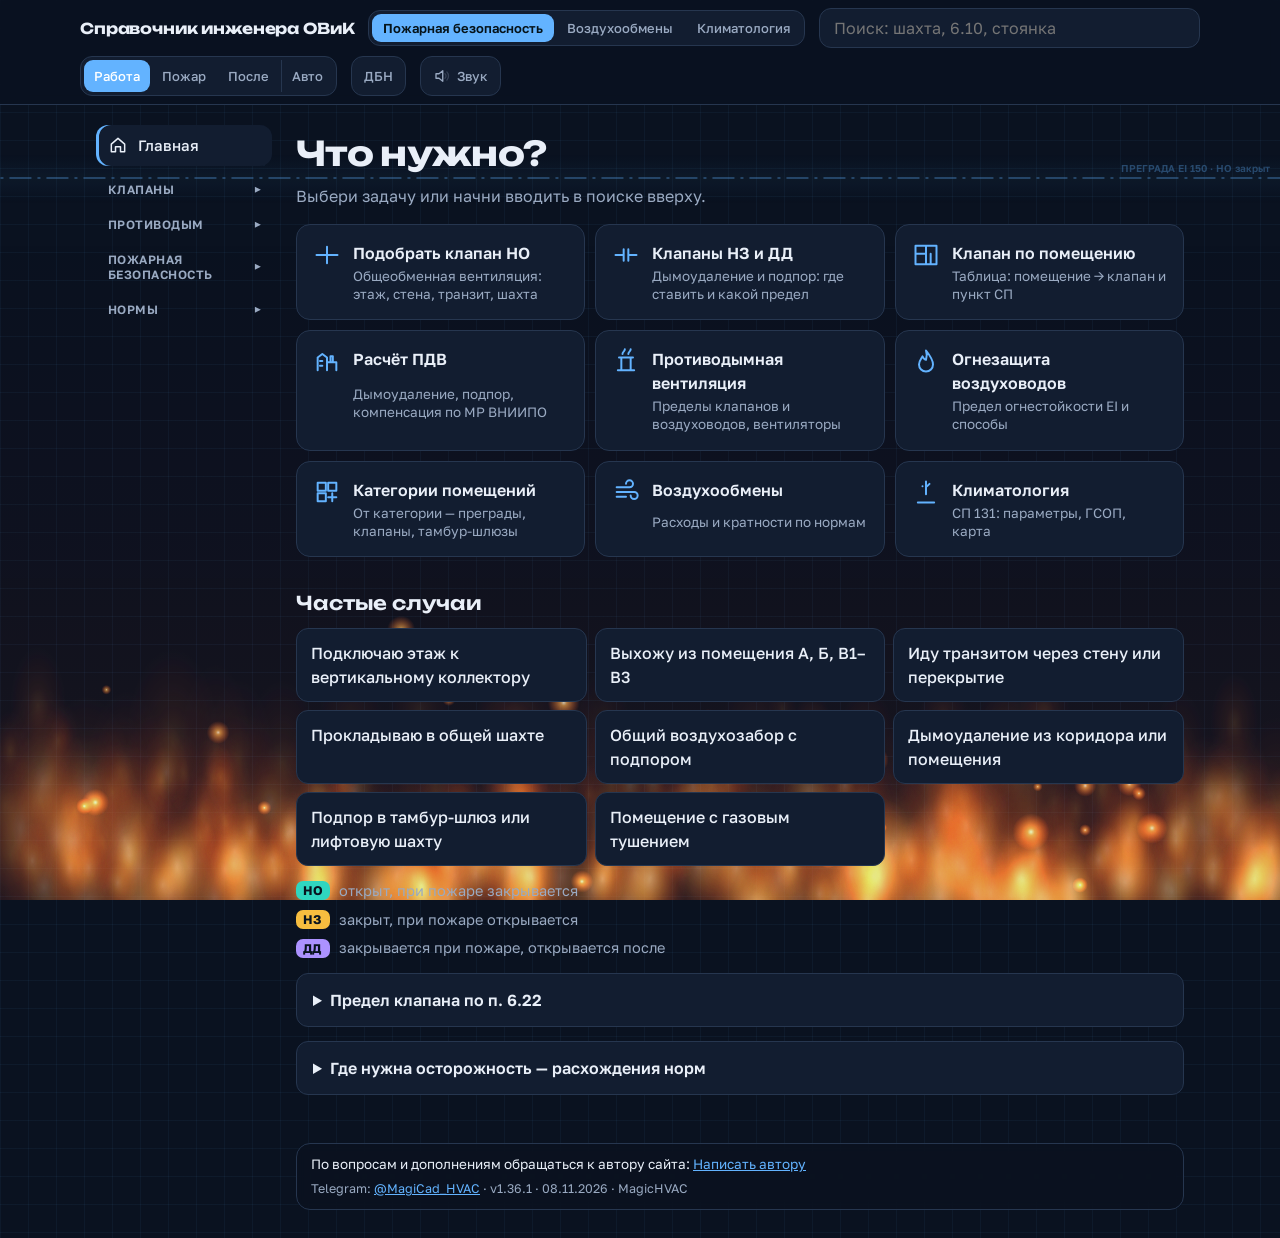
==== commit de9070eb: "1.36.1: анимация погоды как настоящая — луна в реальной фазе, звёзды, объёмные облака, дождь с брызг" ====
--- a/index.html
+++ b/index.html
@@ -20,8 +20,8 @@
 <link rel="preconnect" href="https://fonts.googleapis.com">
 <link rel="preconnect" href="https://fonts.gstatic.com" crossorigin>
 <link href="https://fonts.googleapis.com/css2?family=Golos+Text:wght@400;500;600;700&family=Unbounded:wght@600;700&display=swap" rel="stylesheet">
-<link rel="stylesheet" href="css/style.css?v=1.36.0">
-<link rel="stylesheet" href="css/vent.css?v=1.36.0">
+<link rel="stylesheet" href="css/style.css?v=1.36.1">
+<link rel="stylesheet" href="css/vent.css?v=1.36.1">
 </head>
 <body>
 <header class="top"><div class="tin">
@@ -45,65 +45,65 @@
   var p = []; if (navigator.serviceWorker) p.push(navigator.serviceWorker.getRegistrations().then(function (rs) { return Promise.all(rs.map(function (r) { return r.unregister(); })); }));
   if (window.caches) p.push(caches.keys().then(function (k) { return Promise.all(k.map(function (n) { return caches.delete(n); })); }));
   Promise.all(p).then(function () { location.reload(); }, function () { location.reload(); }); }, 6000);</script>
-<script src="js/data_norms.js?v=1.36.0"></script>
-<script src="js/data_no.js?v=1.36.0"></script>
-<script src="js/data_nz.js?v=1.36.0"></script>
-<script src="js/data_more.js?v=1.36.0"></script>
-<script src="js/data_fire2.js?v=1.36.0"></script>
-<script src="js/data_build.js?v=1.36.0"></script>
-<script src="js/data_stairs.js?v=1.36.0"></script>
-<script src="js/stairs.js?v=1.36.0"></script>
-<script src="js/fieldcheck.js?v=1.36.0"></script>
-<script src="js/dpu.js?v=1.36.0"></script>
-<script src="js/dpu_low.js?v=1.36.0"></script>
-<script src="js/net.js?v=1.36.0"></script>
-<script src="js/data_comp.js?v=1.36.0"></script>
-<script src="js/data_cat.js?v=1.36.0"></script>
-<script src="js/data_evac.js?v=1.36.0"></script>
-<script src="js/data_alarm.js?v=1.36.0"></script>
-<script src="js/schemes.js?v=1.36.0"></script>
-<script src="js/steps.js?v=1.36.0"></script>
-<script src="js/render.js?v=1.36.0"></script>
-<script src="js/anatomy.js?v=1.36.0"></script>
-<script src="js/comp.js?v=1.36.0"></script>
-<script src="js/cat.js?v=1.36.0"></script>
-<script src="js/stats.js?v=1.36.0"></script>
-<script src="js/data_rooms.js?v=1.36.0"></script>
-<script src="js/data_spn.js?v=1.36.0"></script>
-<script src="js/data_spn2.js?v=1.36.0"></script>
-<script src="js/app.js?v=1.36.0"></script>
-<script src="js/vn_core.js?v=1.36.0"></script>
-<script src="js/vn_exh.js?v=1.36.0"></script>
-<script src="js/vn_sup.js?v=1.36.0"></script>
-<script src="js/kvm_smk.js?v=1.36.0"></script>
-<script src="js/kvm_sup.js?v=1.36.0"></script>
-<script src="js/kvm_lift_ug.js?v=1.36.0"></script>
-<script src="js/pdv3d.js?v=1.36.0"></script>
-<script src="js/pdv3d_smk.js?v=1.36.0"></script>
-<script src="js/kvm_rep.js?v=1.36.0"></script>
-<script src="js/kvm_comp.js?v=1.36.0"></script>
-<script src="js/kvm_tamb.js?v=1.36.0"></script>
-<script src="js/kvm_tamb_ui.js?v=1.36.0"></script>
-<script src="js/data_clim.js?v=1.36.0"></script>
-<script src="js/data_kms_cat.js?v=1.36.0"></script>
-<script src="js/kvm_kms.js?v=1.36.0"></script>
-<script src="js/kvm_scheme.js?v=1.36.0"></script>
-<script src="js/pdv3r.js?v=1.36.0"></script>
-<script src="js/kvm_sketch.js?v=1.36.0"></script>
-<script src="js/kvm_ui.js?v=1.36.0"></script>
-<script src="js/kvm_proj.js?v=1.36.0"></script>
-<script src="js/kvm_kmsz.js?v=1.36.0"></script>
-<script src="js/kvm_file.js?v=1.36.0"></script>
-<script src="js/data_aupt.js?v=1.36.0"></script>
-<script src="js/aupt.js?v=1.36.0"></script>
-<script src="js/search.js?v=1.36.0"></script>
-<script src="js/data_dbn.js?v=1.36.0"></script>
-<script src="js/dbn.js?v=1.36.0"></script>
-<script src="js/rooms.js?v=1.36.0"></script>
-<script src="js/farea.js?v=1.36.0"></script>
-<script src="js/hints.js?v=1.36.0"></script>
-<script src="js/hints_kv.js?v=1.36.0"></script>
-<script src="js/fx.js?v=1.36.0"></script>
-<script src="js/feedback.js?v=1.36.0"></script>
+<script src="js/data_norms.js?v=1.36.1"></script>
+<script src="js/data_no.js?v=1.36.1"></script>
+<script src="js/data_nz.js?v=1.36.1"></script>
+<script src="js/data_more.js?v=1.36.1"></script>
+<script src="js/data_fire2.js?v=1.36.1"></script>
+<script src="js/data_build.js?v=1.36.1"></script>
+<script src="js/data_stairs.js?v=1.36.1"></script>
+<script src="js/stairs.js?v=1.36.1"></script>
+<script src="js/fieldcheck.js?v=1.36.1"></script>
+<script src="js/dpu.js?v=1.36.1"></script>
+<script src="js/dpu_low.js?v=1.36.1"></script>
+<script src="js/net.js?v=1.36.1"></script>
+<script src="js/data_comp.js?v=1.36.1"></script>
+<script src="js/data_cat.js?v=1.36.1"></script>
+<script src="js/data_evac.js?v=1.36.1"></script>
+<script src="js/data_alarm.js?v=1.36.1"></script>
+<script src="js/schemes.js?v=1.36.1"></script>
+<script src="js/steps.js?v=1.36.1"></script>
+<script src="js/render.js?v=1.36.1"></script>
+<script src="js/anatomy.js?v=1.36.1"></script>
+<script src="js/comp.js?v=1.36.1"></script>
+<script src="js/cat.js?v=1.36.1"></script>
+<script src="js/stats.js?v=1.36.1"></script>
+<script src="js/data_rooms.js?v=1.36.1"></script>
+<script src="js/data_spn.js?v=1.36.1"></script>
+<script src="js/data_spn2.js?v=1.36.1"></script>
+<script src="js/app.js?v=1.36.1"></script>
+<script src="js/vn_core.js?v=1.36.1"></script>
+<script src="js/vn_exh.js?v=1.36.1"></script>
+<script src="js/vn_sup.js?v=1.36.1"></script>
+<script src="js/kvm_smk.js?v=1.36.1"></script>
+<script src="js/kvm_sup.js?v=1.36.1"></script>
+<script src="js/kvm_lift_ug.js?v=1.36.1"></script>
+<script src="js/pdv3d.js?v=1.36.1"></script>
+<script src="js/pdv3d_smk.js?v=1.36.1"></script>
+<script src="js/kvm_rep.js?v=1.36.1"></script>
+<script src="js/kvm_comp.js?v=1.36.1"></script>
+<script src="js/kvm_tamb.js?v=1.36.1"></script>
+<script src="js/kvm_tamb_ui.js?v=1.36.1"></script>
+<script src="js/data_clim.js?v=1.36.1"></script>
+<script src="js/data_kms_cat.js?v=1.36.1"></script>
+<script src="js/kvm_kms.js?v=1.36.1"></script>
+<script src="js/kvm_scheme.js?v=1.36.1"></script>
+<script src="js/pdv3r.js?v=1.36.1"></script>
+<script src="js/kvm_sketch.js?v=1.36.1"></script>
+<script src="js/kvm_ui.js?v=1.36.1"></script>
+<script src="js/kvm_proj.js?v=1.36.1"></script>
+<script src="js/kvm_kmsz.js?v=1.36.1"></script>
+<script src="js/kvm_file.js?v=1.36.1"></script>
+<script src="js/data_aupt.js?v=1.36.1"></script>
+<script src="js/aupt.js?v=1.36.1"></script>
+<script src="js/search.js?v=1.36.1"></script>
+<script src="js/data_dbn.js?v=1.36.1"></script>
+<script src="js/dbn.js?v=1.36.1"></script>
+<script src="js/rooms.js?v=1.36.1"></script>
+<script src="js/farea.js?v=1.36.1"></script>
+<script src="js/hints.js?v=1.36.1"></script>
+<script src="js/hints_kv.js?v=1.36.1"></script>
+<script src="js/fx.js?v=1.36.1"></script>
+<script src="js/feedback.js?v=1.36.1"></script>
 </body>
 </html>
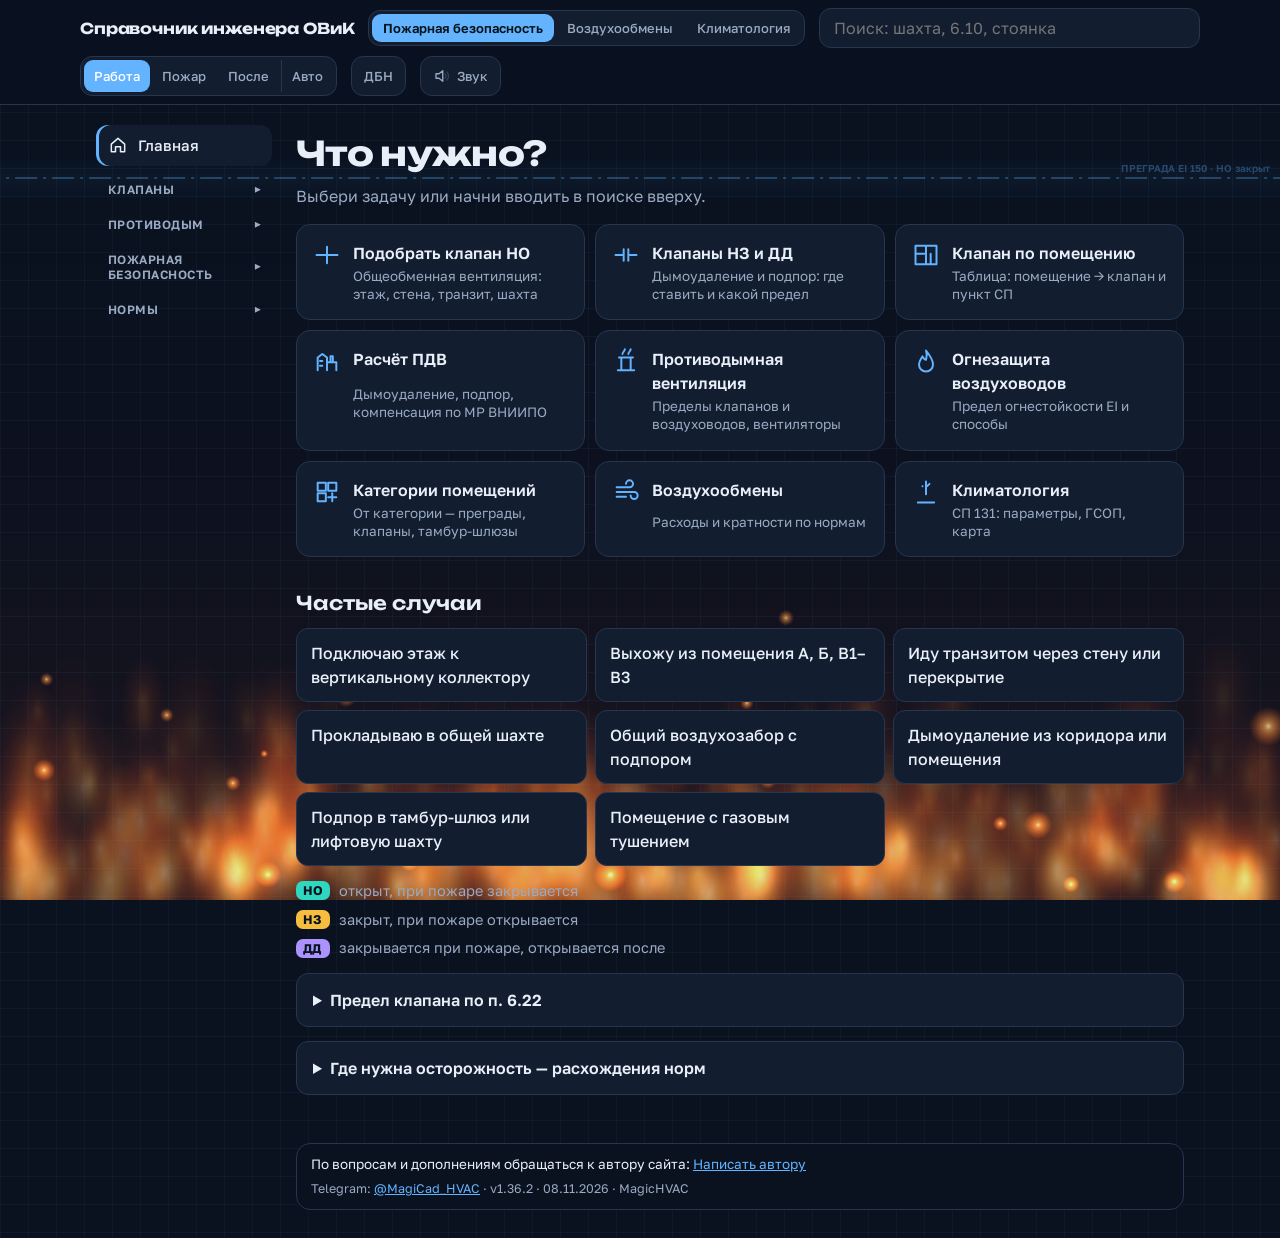
==== commit 56dfce57: "1.36.2: анимация погоды под таблицами (z 0), торнадо и ветер поверх" ====
--- a/index.html
+++ b/index.html
@@ -20,8 +20,8 @@
 <link rel="preconnect" href="https://fonts.googleapis.com">
 <link rel="preconnect" href="https://fonts.gstatic.com" crossorigin>
 <link href="https://fonts.googleapis.com/css2?family=Golos+Text:wght@400;500;600;700&family=Unbounded:wght@600;700&display=swap" rel="stylesheet">
-<link rel="stylesheet" href="css/style.css?v=1.36.1">
-<link rel="stylesheet" href="css/vent.css?v=1.36.1">
+<link rel="stylesheet" href="css/style.css?v=1.36.2">
+<link rel="stylesheet" href="css/vent.css?v=1.36.2">
 </head>
 <body>
 <header class="top"><div class="tin">
@@ -45,65 +45,65 @@
   var p = []; if (navigator.serviceWorker) p.push(navigator.serviceWorker.getRegistrations().then(function (rs) { return Promise.all(rs.map(function (r) { return r.unregister(); })); }));
   if (window.caches) p.push(caches.keys().then(function (k) { return Promise.all(k.map(function (n) { return caches.delete(n); })); }));
   Promise.all(p).then(function () { location.reload(); }, function () { location.reload(); }); }, 6000);</script>
-<script src="js/data_norms.js?v=1.36.1"></script>
-<script src="js/data_no.js?v=1.36.1"></script>
-<script src="js/data_nz.js?v=1.36.1"></script>
-<script src="js/data_more.js?v=1.36.1"></script>
-<script src="js/data_fire2.js?v=1.36.1"></script>
-<script src="js/data_build.js?v=1.36.1"></script>
-<script src="js/data_stairs.js?v=1.36.1"></script>
-<script src="js/stairs.js?v=1.36.1"></script>
-<script src="js/fieldcheck.js?v=1.36.1"></script>
-<script src="js/dpu.js?v=1.36.1"></script>
-<script src="js/dpu_low.js?v=1.36.1"></script>
-<script src="js/net.js?v=1.36.1"></script>
-<script src="js/data_comp.js?v=1.36.1"></script>
-<script src="js/data_cat.js?v=1.36.1"></script>
-<script src="js/data_evac.js?v=1.36.1"></script>
-<script src="js/data_alarm.js?v=1.36.1"></script>
-<script src="js/schemes.js?v=1.36.1"></script>
-<script src="js/steps.js?v=1.36.1"></script>
-<script src="js/render.js?v=1.36.1"></script>
-<script src="js/anatomy.js?v=1.36.1"></script>
-<script src="js/comp.js?v=1.36.1"></script>
-<script src="js/cat.js?v=1.36.1"></script>
-<script src="js/stats.js?v=1.36.1"></script>
-<script src="js/data_rooms.js?v=1.36.1"></script>
-<script src="js/data_spn.js?v=1.36.1"></script>
-<script src="js/data_spn2.js?v=1.36.1"></script>
-<script src="js/app.js?v=1.36.1"></script>
-<script src="js/vn_core.js?v=1.36.1"></script>
-<script src="js/vn_exh.js?v=1.36.1"></script>
-<script src="js/vn_sup.js?v=1.36.1"></script>
-<script src="js/kvm_smk.js?v=1.36.1"></script>
-<script src="js/kvm_sup.js?v=1.36.1"></script>
-<script src="js/kvm_lift_ug.js?v=1.36.1"></script>
-<script src="js/pdv3d.js?v=1.36.1"></script>
-<script src="js/pdv3d_smk.js?v=1.36.1"></script>
-<script src="js/kvm_rep.js?v=1.36.1"></script>
-<script src="js/kvm_comp.js?v=1.36.1"></script>
-<script src="js/kvm_tamb.js?v=1.36.1"></script>
-<script src="js/kvm_tamb_ui.js?v=1.36.1"></script>
-<script src="js/data_clim.js?v=1.36.1"></script>
-<script src="js/data_kms_cat.js?v=1.36.1"></script>
-<script src="js/kvm_kms.js?v=1.36.1"></script>
-<script src="js/kvm_scheme.js?v=1.36.1"></script>
-<script src="js/pdv3r.js?v=1.36.1"></script>
-<script src="js/kvm_sketch.js?v=1.36.1"></script>
-<script src="js/kvm_ui.js?v=1.36.1"></script>
-<script src="js/kvm_proj.js?v=1.36.1"></script>
-<script src="js/kvm_kmsz.js?v=1.36.1"></script>
-<script src="js/kvm_file.js?v=1.36.1"></script>
-<script src="js/data_aupt.js?v=1.36.1"></script>
-<script src="js/aupt.js?v=1.36.1"></script>
-<script src="js/search.js?v=1.36.1"></script>
-<script src="js/data_dbn.js?v=1.36.1"></script>
-<script src="js/dbn.js?v=1.36.1"></script>
-<script src="js/rooms.js?v=1.36.1"></script>
-<script src="js/farea.js?v=1.36.1"></script>
-<script src="js/hints.js?v=1.36.1"></script>
-<script src="js/hints_kv.js?v=1.36.1"></script>
-<script src="js/fx.js?v=1.36.1"></script>
-<script src="js/feedback.js?v=1.36.1"></script>
+<script src="js/data_norms.js?v=1.36.2"></script>
+<script src="js/data_no.js?v=1.36.2"></script>
+<script src="js/data_nz.js?v=1.36.2"></script>
+<script src="js/data_more.js?v=1.36.2"></script>
+<script src="js/data_fire2.js?v=1.36.2"></script>
+<script src="js/data_build.js?v=1.36.2"></script>
+<script src="js/data_stairs.js?v=1.36.2"></script>
+<script src="js/stairs.js?v=1.36.2"></script>
+<script src="js/fieldcheck.js?v=1.36.2"></script>
+<script src="js/dpu.js?v=1.36.2"></script>
+<script src="js/dpu_low.js?v=1.36.2"></script>
+<script src="js/net.js?v=1.36.2"></script>
+<script src="js/data_comp.js?v=1.36.2"></script>
+<script src="js/data_cat.js?v=1.36.2"></script>
+<script src="js/data_evac.js?v=1.36.2"></script>
+<script src="js/data_alarm.js?v=1.36.2"></script>
+<script src="js/schemes.js?v=1.36.2"></script>
+<script src="js/steps.js?v=1.36.2"></script>
+<script src="js/render.js?v=1.36.2"></script>
+<script src="js/anatomy.js?v=1.36.2"></script>
+<script src="js/comp.js?v=1.36.2"></script>
+<script src="js/cat.js?v=1.36.2"></script>
+<script src="js/stats.js?v=1.36.2"></script>
+<script src="js/data_rooms.js?v=1.36.2"></script>
+<script src="js/data_spn.js?v=1.36.2"></script>
+<script src="js/data_spn2.js?v=1.36.2"></script>
+<script src="js/app.js?v=1.36.2"></script>
+<script src="js/vn_core.js?v=1.36.2"></script>
+<script src="js/vn_exh.js?v=1.36.2"></script>
+<script src="js/vn_sup.js?v=1.36.2"></script>
+<script src="js/kvm_smk.js?v=1.36.2"></script>
+<script src="js/kvm_sup.js?v=1.36.2"></script>
+<script src="js/kvm_lift_ug.js?v=1.36.2"></script>
+<script src="js/pdv3d.js?v=1.36.2"></script>
+<script src="js/pdv3d_smk.js?v=1.36.2"></script>
+<script src="js/kvm_rep.js?v=1.36.2"></script>
+<script src="js/kvm_comp.js?v=1.36.2"></script>
+<script src="js/kvm_tamb.js?v=1.36.2"></script>
+<script src="js/kvm_tamb_ui.js?v=1.36.2"></script>
+<script src="js/data_clim.js?v=1.36.2"></script>
+<script src="js/data_kms_cat.js?v=1.36.2"></script>
+<script src="js/kvm_kms.js?v=1.36.2"></script>
+<script src="js/kvm_scheme.js?v=1.36.2"></script>
+<script src="js/pdv3r.js?v=1.36.2"></script>
+<script src="js/kvm_sketch.js?v=1.36.2"></script>
+<script src="js/kvm_ui.js?v=1.36.2"></script>
+<script src="js/kvm_proj.js?v=1.36.2"></script>
+<script src="js/kvm_kmsz.js?v=1.36.2"></script>
+<script src="js/kvm_file.js?v=1.36.2"></script>
+<script src="js/data_aupt.js?v=1.36.2"></script>
+<script src="js/aupt.js?v=1.36.2"></script>
+<script src="js/search.js?v=1.36.2"></script>
+<script src="js/data_dbn.js?v=1.36.2"></script>
+<script src="js/dbn.js?v=1.36.2"></script>
+<script src="js/rooms.js?v=1.36.2"></script>
+<script src="js/farea.js?v=1.36.2"></script>
+<script src="js/hints.js?v=1.36.2"></script>
+<script src="js/hints_kv.js?v=1.36.2"></script>
+<script src="js/fx.js?v=1.36.2"></script>
+<script src="js/feedback.js?v=1.36.2"></script>
 </body>
 </html>
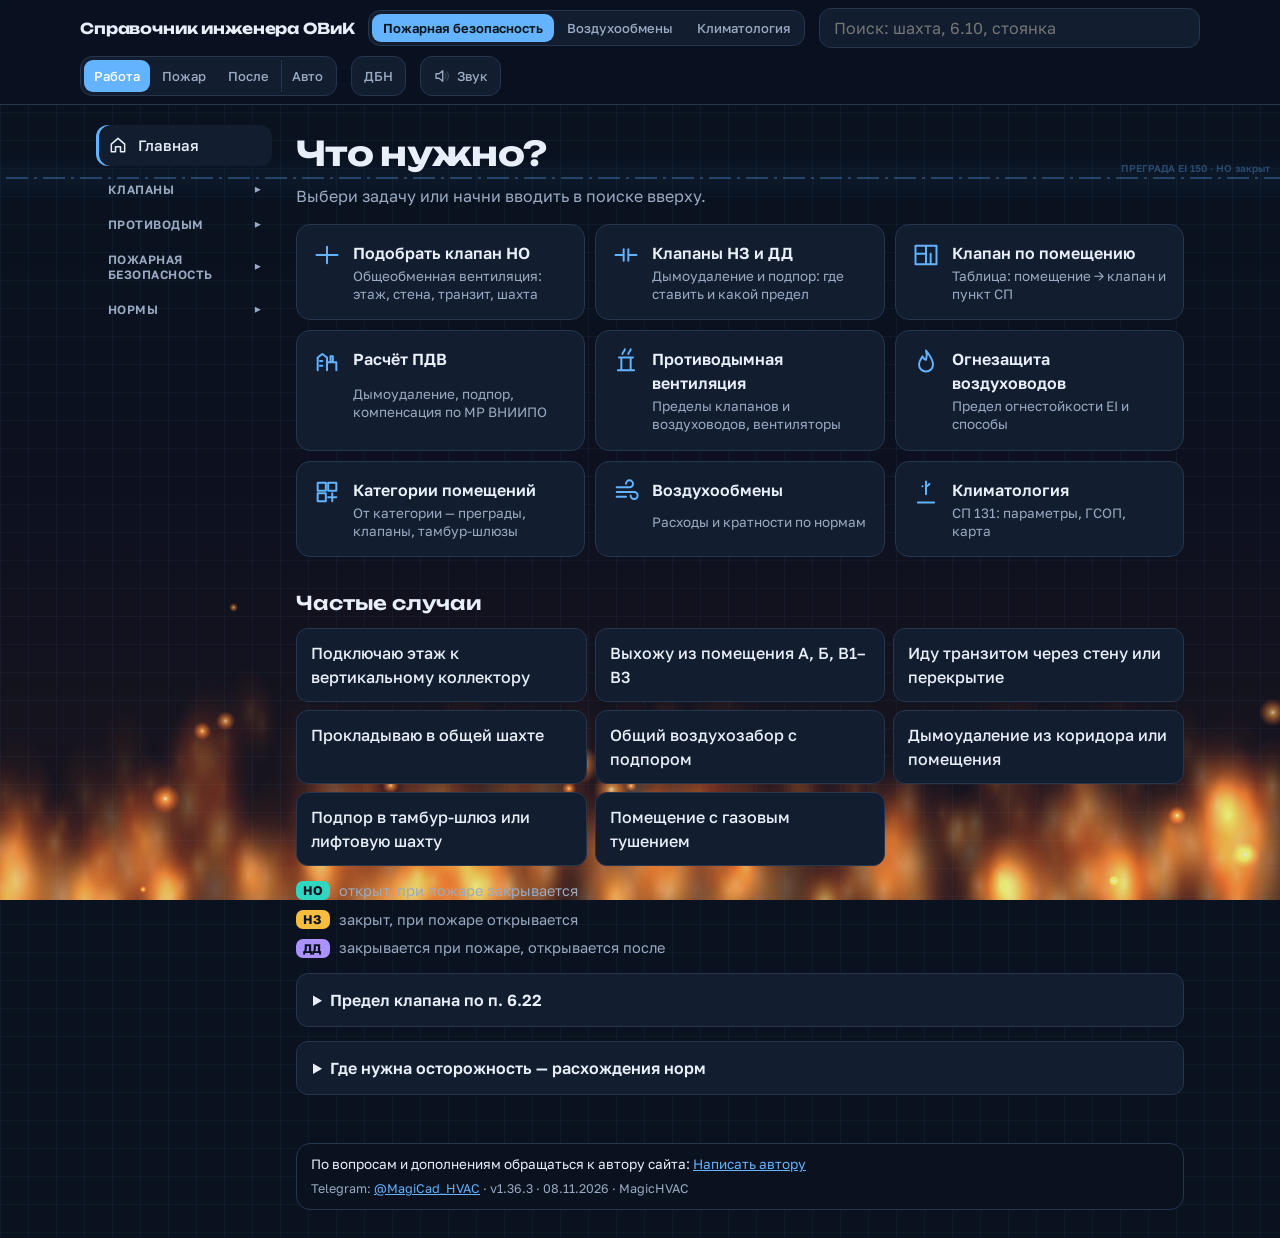
==== commit cf43f8f7: "1.36.3: векторные листья/ветки, ветер под текстом, торнадо — пыльный столб и силуэты; имена станций " ====
--- a/index.html
+++ b/index.html
@@ -20,8 +20,8 @@
 <link rel="preconnect" href="https://fonts.googleapis.com">
 <link rel="preconnect" href="https://fonts.gstatic.com" crossorigin>
 <link href="https://fonts.googleapis.com/css2?family=Golos+Text:wght@400;500;600;700&family=Unbounded:wght@600;700&display=swap" rel="stylesheet">
-<link rel="stylesheet" href="css/style.css?v=1.36.2">
-<link rel="stylesheet" href="css/vent.css?v=1.36.2">
+<link rel="stylesheet" href="css/style.css?v=1.36.3">
+<link rel="stylesheet" href="css/vent.css?v=1.36.3">
 </head>
 <body>
 <header class="top"><div class="tin">
@@ -45,65 +45,65 @@
   var p = []; if (navigator.serviceWorker) p.push(navigator.serviceWorker.getRegistrations().then(function (rs) { return Promise.all(rs.map(function (r) { return r.unregister(); })); }));
   if (window.caches) p.push(caches.keys().then(function (k) { return Promise.all(k.map(function (n) { return caches.delete(n); })); }));
   Promise.all(p).then(function () { location.reload(); }, function () { location.reload(); }); }, 6000);</script>
-<script src="js/data_norms.js?v=1.36.2"></script>
-<script src="js/data_no.js?v=1.36.2"></script>
-<script src="js/data_nz.js?v=1.36.2"></script>
-<script src="js/data_more.js?v=1.36.2"></script>
-<script src="js/data_fire2.js?v=1.36.2"></script>
-<script src="js/data_build.js?v=1.36.2"></script>
-<script src="js/data_stairs.js?v=1.36.2"></script>
-<script src="js/stairs.js?v=1.36.2"></script>
-<script src="js/fieldcheck.js?v=1.36.2"></script>
-<script src="js/dpu.js?v=1.36.2"></script>
-<script src="js/dpu_low.js?v=1.36.2"></script>
-<script src="js/net.js?v=1.36.2"></script>
-<script src="js/data_comp.js?v=1.36.2"></script>
-<script src="js/data_cat.js?v=1.36.2"></script>
-<script src="js/data_evac.js?v=1.36.2"></script>
-<script src="js/data_alarm.js?v=1.36.2"></script>
-<script src="js/schemes.js?v=1.36.2"></script>
-<script src="js/steps.js?v=1.36.2"></script>
-<script src="js/render.js?v=1.36.2"></script>
-<script src="js/anatomy.js?v=1.36.2"></script>
-<script src="js/comp.js?v=1.36.2"></script>
-<script src="js/cat.js?v=1.36.2"></script>
-<script src="js/stats.js?v=1.36.2"></script>
-<script src="js/data_rooms.js?v=1.36.2"></script>
-<script src="js/data_spn.js?v=1.36.2"></script>
-<script src="js/data_spn2.js?v=1.36.2"></script>
-<script src="js/app.js?v=1.36.2"></script>
-<script src="js/vn_core.js?v=1.36.2"></script>
-<script src="js/vn_exh.js?v=1.36.2"></script>
-<script src="js/vn_sup.js?v=1.36.2"></script>
-<script src="js/kvm_smk.js?v=1.36.2"></script>
-<script src="js/kvm_sup.js?v=1.36.2"></script>
-<script src="js/kvm_lift_ug.js?v=1.36.2"></script>
-<script src="js/pdv3d.js?v=1.36.2"></script>
-<script src="js/pdv3d_smk.js?v=1.36.2"></script>
-<script src="js/kvm_rep.js?v=1.36.2"></script>
-<script src="js/kvm_comp.js?v=1.36.2"></script>
-<script src="js/kvm_tamb.js?v=1.36.2"></script>
-<script src="js/kvm_tamb_ui.js?v=1.36.2"></script>
-<script src="js/data_clim.js?v=1.36.2"></script>
-<script src="js/data_kms_cat.js?v=1.36.2"></script>
-<script src="js/kvm_kms.js?v=1.36.2"></script>
-<script src="js/kvm_scheme.js?v=1.36.2"></script>
-<script src="js/pdv3r.js?v=1.36.2"></script>
-<script src="js/kvm_sketch.js?v=1.36.2"></script>
-<script src="js/kvm_ui.js?v=1.36.2"></script>
-<script src="js/kvm_proj.js?v=1.36.2"></script>
-<script src="js/kvm_kmsz.js?v=1.36.2"></script>
-<script src="js/kvm_file.js?v=1.36.2"></script>
-<script src="js/data_aupt.js?v=1.36.2"></script>
-<script src="js/aupt.js?v=1.36.2"></script>
-<script src="js/search.js?v=1.36.2"></script>
-<script src="js/data_dbn.js?v=1.36.2"></script>
-<script src="js/dbn.js?v=1.36.2"></script>
-<script src="js/rooms.js?v=1.36.2"></script>
-<script src="js/farea.js?v=1.36.2"></script>
-<script src="js/hints.js?v=1.36.2"></script>
-<script src="js/hints_kv.js?v=1.36.2"></script>
-<script src="js/fx.js?v=1.36.2"></script>
-<script src="js/feedback.js?v=1.36.2"></script>
+<script src="js/data_norms.js?v=1.36.3"></script>
+<script src="js/data_no.js?v=1.36.3"></script>
+<script src="js/data_nz.js?v=1.36.3"></script>
+<script src="js/data_more.js?v=1.36.3"></script>
+<script src="js/data_fire2.js?v=1.36.3"></script>
+<script src="js/data_build.js?v=1.36.3"></script>
+<script src="js/data_stairs.js?v=1.36.3"></script>
+<script src="js/stairs.js?v=1.36.3"></script>
+<script src="js/fieldcheck.js?v=1.36.3"></script>
+<script src="js/dpu.js?v=1.36.3"></script>
+<script src="js/dpu_low.js?v=1.36.3"></script>
+<script src="js/net.js?v=1.36.3"></script>
+<script src="js/data_comp.js?v=1.36.3"></script>
+<script src="js/data_cat.js?v=1.36.3"></script>
+<script src="js/data_evac.js?v=1.36.3"></script>
+<script src="js/data_alarm.js?v=1.36.3"></script>
+<script src="js/schemes.js?v=1.36.3"></script>
+<script src="js/steps.js?v=1.36.3"></script>
+<script src="js/render.js?v=1.36.3"></script>
+<script src="js/anatomy.js?v=1.36.3"></script>
+<script src="js/comp.js?v=1.36.3"></script>
+<script src="js/cat.js?v=1.36.3"></script>
+<script src="js/stats.js?v=1.36.3"></script>
+<script src="js/data_rooms.js?v=1.36.3"></script>
+<script src="js/data_spn.js?v=1.36.3"></script>
+<script src="js/data_spn2.js?v=1.36.3"></script>
+<script src="js/app.js?v=1.36.3"></script>
+<script src="js/vn_core.js?v=1.36.3"></script>
+<script src="js/vn_exh.js?v=1.36.3"></script>
+<script src="js/vn_sup.js?v=1.36.3"></script>
+<script src="js/kvm_smk.js?v=1.36.3"></script>
+<script src="js/kvm_sup.js?v=1.36.3"></script>
+<script src="js/kvm_lift_ug.js?v=1.36.3"></script>
+<script src="js/pdv3d.js?v=1.36.3"></script>
+<script src="js/pdv3d_smk.js?v=1.36.3"></script>
+<script src="js/kvm_rep.js?v=1.36.3"></script>
+<script src="js/kvm_comp.js?v=1.36.3"></script>
+<script src="js/kvm_tamb.js?v=1.36.3"></script>
+<script src="js/kvm_tamb_ui.js?v=1.36.3"></script>
+<script src="js/data_clim.js?v=1.36.3"></script>
+<script src="js/data_kms_cat.js?v=1.36.3"></script>
+<script src="js/kvm_kms.js?v=1.36.3"></script>
+<script src="js/kvm_scheme.js?v=1.36.3"></script>
+<script src="js/pdv3r.js?v=1.36.3"></script>
+<script src="js/kvm_sketch.js?v=1.36.3"></script>
+<script src="js/kvm_ui.js?v=1.36.3"></script>
+<script src="js/kvm_proj.js?v=1.36.3"></script>
+<script src="js/kvm_kmsz.js?v=1.36.3"></script>
+<script src="js/kvm_file.js?v=1.36.3"></script>
+<script src="js/data_aupt.js?v=1.36.3"></script>
+<script src="js/aupt.js?v=1.36.3"></script>
+<script src="js/search.js?v=1.36.3"></script>
+<script src="js/data_dbn.js?v=1.36.3"></script>
+<script src="js/dbn.js?v=1.36.3"></script>
+<script src="js/rooms.js?v=1.36.3"></script>
+<script src="js/farea.js?v=1.36.3"></script>
+<script src="js/hints.js?v=1.36.3"></script>
+<script src="js/hints_kv.js?v=1.36.3"></script>
+<script src="js/fx.js?v=1.36.3"></script>
+<script src="js/feedback.js?v=1.36.3"></script>
 </body>
 </html>
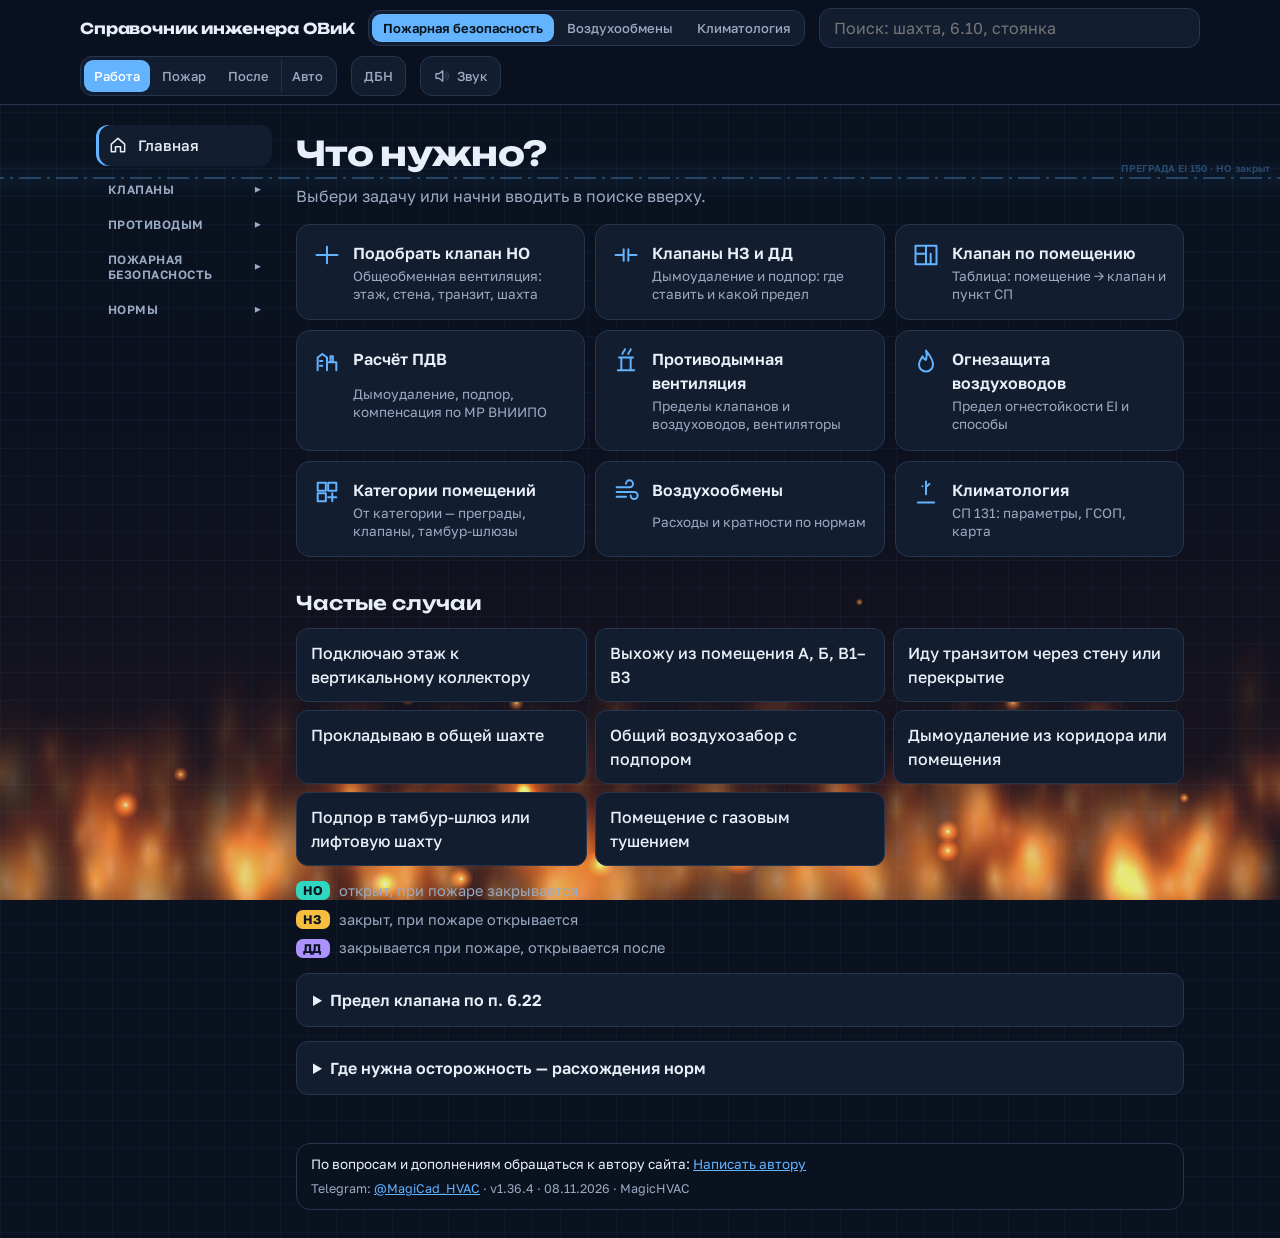
==== commit abbaa9f5: "1.36.4: нет отопительного периода — «ГСОП = 0», а не «нет данных в СП 131»" ====
--- a/index.html
+++ b/index.html
@@ -20,8 +20,8 @@
 <link rel="preconnect" href="https://fonts.googleapis.com">
 <link rel="preconnect" href="https://fonts.gstatic.com" crossorigin>
 <link href="https://fonts.googleapis.com/css2?family=Golos+Text:wght@400;500;600;700&family=Unbounded:wght@600;700&display=swap" rel="stylesheet">
-<link rel="stylesheet" href="css/style.css?v=1.36.3">
-<link rel="stylesheet" href="css/vent.css?v=1.36.3">
+<link rel="stylesheet" href="css/style.css?v=1.36.4">
+<link rel="stylesheet" href="css/vent.css?v=1.36.4">
 </head>
 <body>
 <header class="top"><div class="tin">
@@ -45,65 +45,65 @@
   var p = []; if (navigator.serviceWorker) p.push(navigator.serviceWorker.getRegistrations().then(function (rs) { return Promise.all(rs.map(function (r) { return r.unregister(); })); }));
   if (window.caches) p.push(caches.keys().then(function (k) { return Promise.all(k.map(function (n) { return caches.delete(n); })); }));
   Promise.all(p).then(function () { location.reload(); }, function () { location.reload(); }); }, 6000);</script>
-<script src="js/data_norms.js?v=1.36.3"></script>
-<script src="js/data_no.js?v=1.36.3"></script>
-<script src="js/data_nz.js?v=1.36.3"></script>
-<script src="js/data_more.js?v=1.36.3"></script>
-<script src="js/data_fire2.js?v=1.36.3"></script>
-<script src="js/data_build.js?v=1.36.3"></script>
-<script src="js/data_stairs.js?v=1.36.3"></script>
-<script src="js/stairs.js?v=1.36.3"></script>
-<script src="js/fieldcheck.js?v=1.36.3"></script>
-<script src="js/dpu.js?v=1.36.3"></script>
-<script src="js/dpu_low.js?v=1.36.3"></script>
-<script src="js/net.js?v=1.36.3"></script>
-<script src="js/data_comp.js?v=1.36.3"></script>
-<script src="js/data_cat.js?v=1.36.3"></script>
-<script src="js/data_evac.js?v=1.36.3"></script>
-<script src="js/data_alarm.js?v=1.36.3"></script>
-<script src="js/schemes.js?v=1.36.3"></script>
-<script src="js/steps.js?v=1.36.3"></script>
-<script src="js/render.js?v=1.36.3"></script>
-<script src="js/anatomy.js?v=1.36.3"></script>
-<script src="js/comp.js?v=1.36.3"></script>
-<script src="js/cat.js?v=1.36.3"></script>
-<script src="js/stats.js?v=1.36.3"></script>
-<script src="js/data_rooms.js?v=1.36.3"></script>
-<script src="js/data_spn.js?v=1.36.3"></script>
-<script src="js/data_spn2.js?v=1.36.3"></script>
-<script src="js/app.js?v=1.36.3"></script>
-<script src="js/vn_core.js?v=1.36.3"></script>
-<script src="js/vn_exh.js?v=1.36.3"></script>
-<script src="js/vn_sup.js?v=1.36.3"></script>
-<script src="js/kvm_smk.js?v=1.36.3"></script>
-<script src="js/kvm_sup.js?v=1.36.3"></script>
-<script src="js/kvm_lift_ug.js?v=1.36.3"></script>
-<script src="js/pdv3d.js?v=1.36.3"></script>
-<script src="js/pdv3d_smk.js?v=1.36.3"></script>
-<script src="js/kvm_rep.js?v=1.36.3"></script>
-<script src="js/kvm_comp.js?v=1.36.3"></script>
-<script src="js/kvm_tamb.js?v=1.36.3"></script>
-<script src="js/kvm_tamb_ui.js?v=1.36.3"></script>
-<script src="js/data_clim.js?v=1.36.3"></script>
-<script src="js/data_kms_cat.js?v=1.36.3"></script>
-<script src="js/kvm_kms.js?v=1.36.3"></script>
-<script src="js/kvm_scheme.js?v=1.36.3"></script>
-<script src="js/pdv3r.js?v=1.36.3"></script>
-<script src="js/kvm_sketch.js?v=1.36.3"></script>
-<script src="js/kvm_ui.js?v=1.36.3"></script>
-<script src="js/kvm_proj.js?v=1.36.3"></script>
-<script src="js/kvm_kmsz.js?v=1.36.3"></script>
-<script src="js/kvm_file.js?v=1.36.3"></script>
-<script src="js/data_aupt.js?v=1.36.3"></script>
-<script src="js/aupt.js?v=1.36.3"></script>
-<script src="js/search.js?v=1.36.3"></script>
-<script src="js/data_dbn.js?v=1.36.3"></script>
-<script src="js/dbn.js?v=1.36.3"></script>
-<script src="js/rooms.js?v=1.36.3"></script>
-<script src="js/farea.js?v=1.36.3"></script>
-<script src="js/hints.js?v=1.36.3"></script>
-<script src="js/hints_kv.js?v=1.36.3"></script>
-<script src="js/fx.js?v=1.36.3"></script>
-<script src="js/feedback.js?v=1.36.3"></script>
+<script src="js/data_norms.js?v=1.36.4"></script>
+<script src="js/data_no.js?v=1.36.4"></script>
+<script src="js/data_nz.js?v=1.36.4"></script>
+<script src="js/data_more.js?v=1.36.4"></script>
+<script src="js/data_fire2.js?v=1.36.4"></script>
+<script src="js/data_build.js?v=1.36.4"></script>
+<script src="js/data_stairs.js?v=1.36.4"></script>
+<script src="js/stairs.js?v=1.36.4"></script>
+<script src="js/fieldcheck.js?v=1.36.4"></script>
+<script src="js/dpu.js?v=1.36.4"></script>
+<script src="js/dpu_low.js?v=1.36.4"></script>
+<script src="js/net.js?v=1.36.4"></script>
+<script src="js/data_comp.js?v=1.36.4"></script>
+<script src="js/data_cat.js?v=1.36.4"></script>
+<script src="js/data_evac.js?v=1.36.4"></script>
+<script src="js/data_alarm.js?v=1.36.4"></script>
+<script src="js/schemes.js?v=1.36.4"></script>
+<script src="js/steps.js?v=1.36.4"></script>
+<script src="js/render.js?v=1.36.4"></script>
+<script src="js/anatomy.js?v=1.36.4"></script>
+<script src="js/comp.js?v=1.36.4"></script>
+<script src="js/cat.js?v=1.36.4"></script>
+<script src="js/stats.js?v=1.36.4"></script>
+<script src="js/data_rooms.js?v=1.36.4"></script>
+<script src="js/data_spn.js?v=1.36.4"></script>
+<script src="js/data_spn2.js?v=1.36.4"></script>
+<script src="js/app.js?v=1.36.4"></script>
+<script src="js/vn_core.js?v=1.36.4"></script>
+<script src="js/vn_exh.js?v=1.36.4"></script>
+<script src="js/vn_sup.js?v=1.36.4"></script>
+<script src="js/kvm_smk.js?v=1.36.4"></script>
+<script src="js/kvm_sup.js?v=1.36.4"></script>
+<script src="js/kvm_lift_ug.js?v=1.36.4"></script>
+<script src="js/pdv3d.js?v=1.36.4"></script>
+<script src="js/pdv3d_smk.js?v=1.36.4"></script>
+<script src="js/kvm_rep.js?v=1.36.4"></script>
+<script src="js/kvm_comp.js?v=1.36.4"></script>
+<script src="js/kvm_tamb.js?v=1.36.4"></script>
+<script src="js/kvm_tamb_ui.js?v=1.36.4"></script>
+<script src="js/data_clim.js?v=1.36.4"></script>
+<script src="js/data_kms_cat.js?v=1.36.4"></script>
+<script src="js/kvm_kms.js?v=1.36.4"></script>
+<script src="js/kvm_scheme.js?v=1.36.4"></script>
+<script src="js/pdv3r.js?v=1.36.4"></script>
+<script src="js/kvm_sketch.js?v=1.36.4"></script>
+<script src="js/kvm_ui.js?v=1.36.4"></script>
+<script src="js/kvm_proj.js?v=1.36.4"></script>
+<script src="js/kvm_kmsz.js?v=1.36.4"></script>
+<script src="js/kvm_file.js?v=1.36.4"></script>
+<script src="js/data_aupt.js?v=1.36.4"></script>
+<script src="js/aupt.js?v=1.36.4"></script>
+<script src="js/search.js?v=1.36.4"></script>
+<script src="js/data_dbn.js?v=1.36.4"></script>
+<script src="js/dbn.js?v=1.36.4"></script>
+<script src="js/rooms.js?v=1.36.4"></script>
+<script src="js/farea.js?v=1.36.4"></script>
+<script src="js/hints.js?v=1.36.4"></script>
+<script src="js/hints_kv.js?v=1.36.4"></script>
+<script src="js/fx.js?v=1.36.4"></script>
+<script src="js/feedback.js?v=1.36.4"></script>
 </body>
 </html>
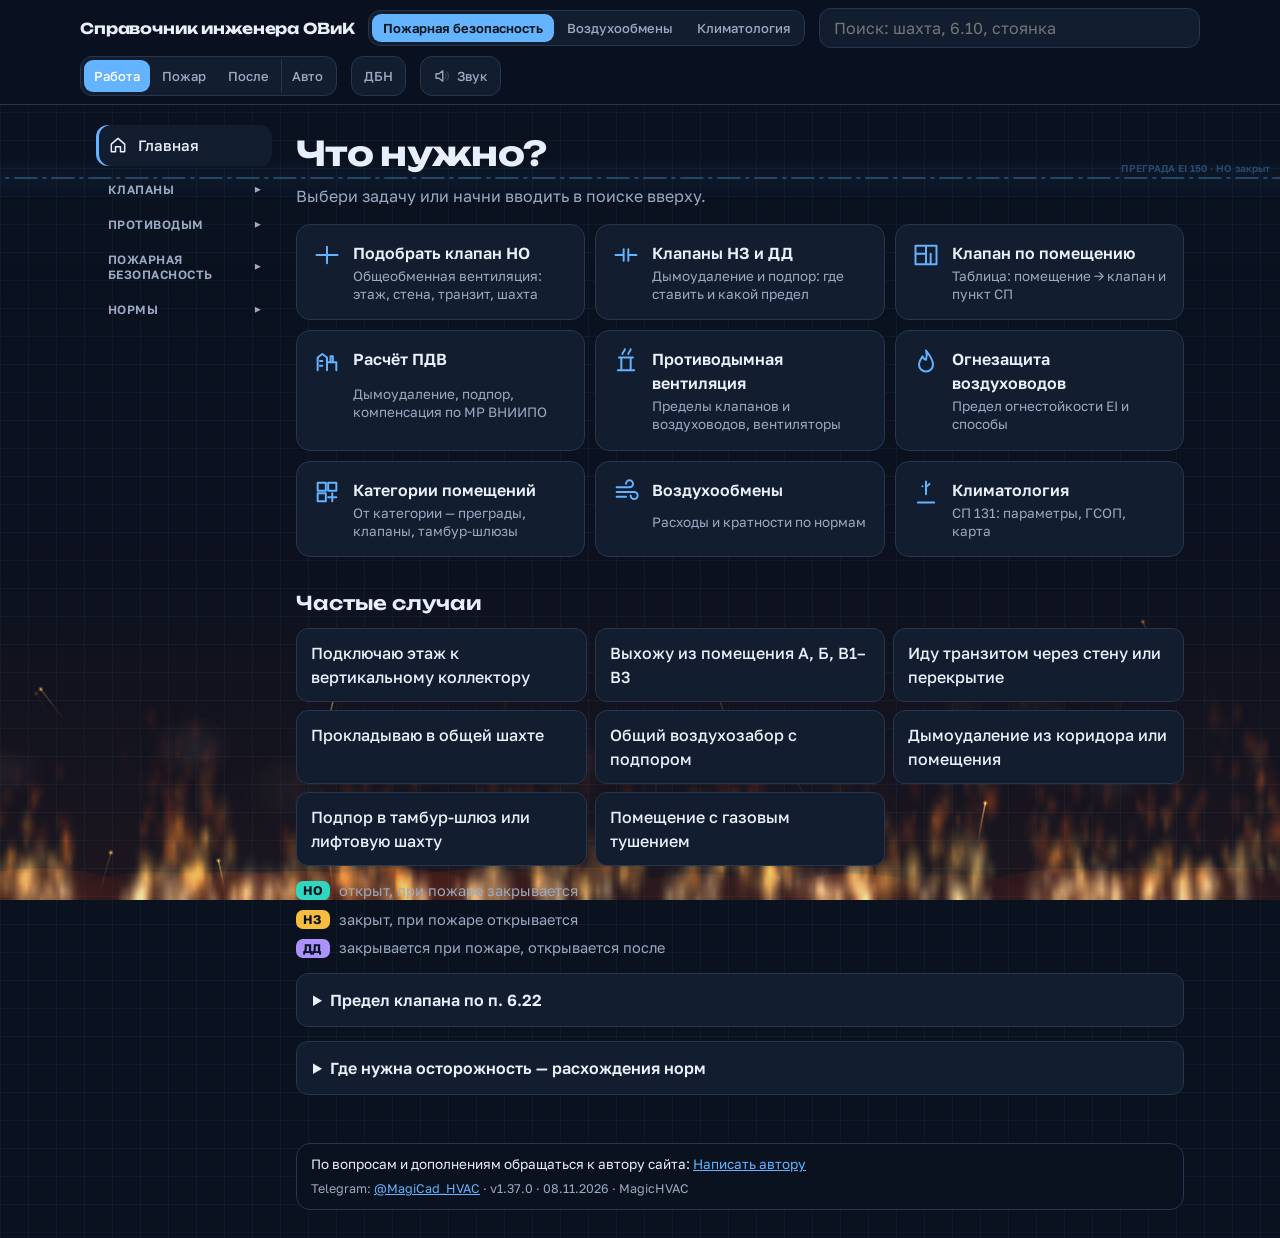
==== commit b6234658: "1.37.0: живой фон пожарной безопасности — пламя частицами в поле завихрений, угли, искры, дым под пр" ====
--- a/index.html
+++ b/index.html
@@ -20,8 +20,8 @@
 <link rel="preconnect" href="https://fonts.googleapis.com">
 <link rel="preconnect" href="https://fonts.gstatic.com" crossorigin>
 <link href="https://fonts.googleapis.com/css2?family=Golos+Text:wght@400;500;600;700&family=Unbounded:wght@600;700&display=swap" rel="stylesheet">
-<link rel="stylesheet" href="css/style.css?v=1.36.4">
-<link rel="stylesheet" href="css/vent.css?v=1.36.4">
+<link rel="stylesheet" href="css/style.css?v=1.37.0">
+<link rel="stylesheet" href="css/vent.css?v=1.37.0">
 </head>
 <body>
 <header class="top"><div class="tin">
@@ -45,65 +45,66 @@
   var p = []; if (navigator.serviceWorker) p.push(navigator.serviceWorker.getRegistrations().then(function (rs) { return Promise.all(rs.map(function (r) { return r.unregister(); })); }));
   if (window.caches) p.push(caches.keys().then(function (k) { return Promise.all(k.map(function (n) { return caches.delete(n); })); }));
   Promise.all(p).then(function () { location.reload(); }, function () { location.reload(); }); }, 6000);</script>
-<script src="js/data_norms.js?v=1.36.4"></script>
-<script src="js/data_no.js?v=1.36.4"></script>
-<script src="js/data_nz.js?v=1.36.4"></script>
-<script src="js/data_more.js?v=1.36.4"></script>
-<script src="js/data_fire2.js?v=1.36.4"></script>
-<script src="js/data_build.js?v=1.36.4"></script>
-<script src="js/data_stairs.js?v=1.36.4"></script>
-<script src="js/stairs.js?v=1.36.4"></script>
-<script src="js/fieldcheck.js?v=1.36.4"></script>
-<script src="js/dpu.js?v=1.36.4"></script>
-<script src="js/dpu_low.js?v=1.36.4"></script>
-<script src="js/net.js?v=1.36.4"></script>
-<script src="js/data_comp.js?v=1.36.4"></script>
-<script src="js/data_cat.js?v=1.36.4"></script>
-<script src="js/data_evac.js?v=1.36.4"></script>
-<script src="js/data_alarm.js?v=1.36.4"></script>
-<script src="js/schemes.js?v=1.36.4"></script>
-<script src="js/steps.js?v=1.36.4"></script>
-<script src="js/render.js?v=1.36.4"></script>
-<script src="js/anatomy.js?v=1.36.4"></script>
-<script src="js/comp.js?v=1.36.4"></script>
-<script src="js/cat.js?v=1.36.4"></script>
-<script src="js/stats.js?v=1.36.4"></script>
-<script src="js/data_rooms.js?v=1.36.4"></script>
-<script src="js/data_spn.js?v=1.36.4"></script>
-<script src="js/data_spn2.js?v=1.36.4"></script>
-<script src="js/app.js?v=1.36.4"></script>
-<script src="js/vn_core.js?v=1.36.4"></script>
-<script src="js/vn_exh.js?v=1.36.4"></script>
-<script src="js/vn_sup.js?v=1.36.4"></script>
-<script src="js/kvm_smk.js?v=1.36.4"></script>
-<script src="js/kvm_sup.js?v=1.36.4"></script>
-<script src="js/kvm_lift_ug.js?v=1.36.4"></script>
-<script src="js/pdv3d.js?v=1.36.4"></script>
-<script src="js/pdv3d_smk.js?v=1.36.4"></script>
-<script src="js/kvm_rep.js?v=1.36.4"></script>
-<script src="js/kvm_comp.js?v=1.36.4"></script>
-<script src="js/kvm_tamb.js?v=1.36.4"></script>
-<script src="js/kvm_tamb_ui.js?v=1.36.4"></script>
-<script src="js/data_clim.js?v=1.36.4"></script>
-<script src="js/data_kms_cat.js?v=1.36.4"></script>
-<script src="js/kvm_kms.js?v=1.36.4"></script>
-<script src="js/kvm_scheme.js?v=1.36.4"></script>
-<script src="js/pdv3r.js?v=1.36.4"></script>
-<script src="js/kvm_sketch.js?v=1.36.4"></script>
-<script src="js/kvm_ui.js?v=1.36.4"></script>
-<script src="js/kvm_proj.js?v=1.36.4"></script>
-<script src="js/kvm_kmsz.js?v=1.36.4"></script>
-<script src="js/kvm_file.js?v=1.36.4"></script>
-<script src="js/data_aupt.js?v=1.36.4"></script>
-<script src="js/aupt.js?v=1.36.4"></script>
-<script src="js/search.js?v=1.36.4"></script>
-<script src="js/data_dbn.js?v=1.36.4"></script>
-<script src="js/dbn.js?v=1.36.4"></script>
-<script src="js/rooms.js?v=1.36.4"></script>
-<script src="js/farea.js?v=1.36.4"></script>
-<script src="js/hints.js?v=1.36.4"></script>
-<script src="js/hints_kv.js?v=1.36.4"></script>
-<script src="js/fx.js?v=1.36.4"></script>
-<script src="js/feedback.js?v=1.36.4"></script>
+<script src="js/data_norms.js?v=1.37.0"></script>
+<script src="js/data_no.js?v=1.37.0"></script>
+<script src="js/data_nz.js?v=1.37.0"></script>
+<script src="js/data_more.js?v=1.37.0"></script>
+<script src="js/data_fire2.js?v=1.37.0"></script>
+<script src="js/data_build.js?v=1.37.0"></script>
+<script src="js/data_stairs.js?v=1.37.0"></script>
+<script src="js/stairs.js?v=1.37.0"></script>
+<script src="js/fieldcheck.js?v=1.37.0"></script>
+<script src="js/dpu.js?v=1.37.0"></script>
+<script src="js/dpu_low.js?v=1.37.0"></script>
+<script src="js/net.js?v=1.37.0"></script>
+<script src="js/data_comp.js?v=1.37.0"></script>
+<script src="js/data_cat.js?v=1.37.0"></script>
+<script src="js/data_evac.js?v=1.37.0"></script>
+<script src="js/data_alarm.js?v=1.37.0"></script>
+<script src="js/schemes.js?v=1.37.0"></script>
+<script src="js/steps.js?v=1.37.0"></script>
+<script src="js/render.js?v=1.37.0"></script>
+<script src="js/anatomy.js?v=1.37.0"></script>
+<script src="js/comp.js?v=1.37.0"></script>
+<script src="js/cat.js?v=1.37.0"></script>
+<script src="js/stats.js?v=1.37.0"></script>
+<script src="js/data_rooms.js?v=1.37.0"></script>
+<script src="js/data_spn.js?v=1.37.0"></script>
+<script src="js/data_spn2.js?v=1.37.0"></script>
+<script src="js/app.js?v=1.37.0"></script>
+<script src="js/vn_core.js?v=1.37.0"></script>
+<script src="js/vn_exh.js?v=1.37.0"></script>
+<script src="js/vn_sup.js?v=1.37.0"></script>
+<script src="js/kvm_smk.js?v=1.37.0"></script>
+<script src="js/kvm_sup.js?v=1.37.0"></script>
+<script src="js/kvm_lift_ug.js?v=1.37.0"></script>
+<script src="js/pdv3d.js?v=1.37.0"></script>
+<script src="js/pdv3d_smk.js?v=1.37.0"></script>
+<script src="js/kvm_rep.js?v=1.37.0"></script>
+<script src="js/kvm_comp.js?v=1.37.0"></script>
+<script src="js/kvm_tamb.js?v=1.37.0"></script>
+<script src="js/kvm_tamb_ui.js?v=1.37.0"></script>
+<script src="js/data_clim.js?v=1.37.0"></script>
+<script src="js/data_kms_cat.js?v=1.37.0"></script>
+<script src="js/kvm_kms.js?v=1.37.0"></script>
+<script src="js/kvm_scheme.js?v=1.37.0"></script>
+<script src="js/pdv3r.js?v=1.37.0"></script>
+<script src="js/kvm_sketch.js?v=1.37.0"></script>
+<script src="js/kvm_ui.js?v=1.37.0"></script>
+<script src="js/kvm_proj.js?v=1.37.0"></script>
+<script src="js/kvm_kmsz.js?v=1.37.0"></script>
+<script src="js/kvm_file.js?v=1.37.0"></script>
+<script src="js/data_aupt.js?v=1.37.0"></script>
+<script src="js/aupt.js?v=1.37.0"></script>
+<script src="js/search.js?v=1.37.0"></script>
+<script src="js/data_dbn.js?v=1.37.0"></script>
+<script src="js/dbn.js?v=1.37.0"></script>
+<script src="js/rooms.js?v=1.37.0"></script>
+<script src="js/farea.js?v=1.37.0"></script>
+<script src="js/hints.js?v=1.37.0"></script>
+<script src="js/hints_kv.js?v=1.37.0"></script>
+<script src="js/fx_snd.js?v=1.37.0"></script>
+<script src="js/fx.js?v=1.37.0"></script>
+<script src="js/feedback.js?v=1.37.0"></script>
 </body>
 </html>
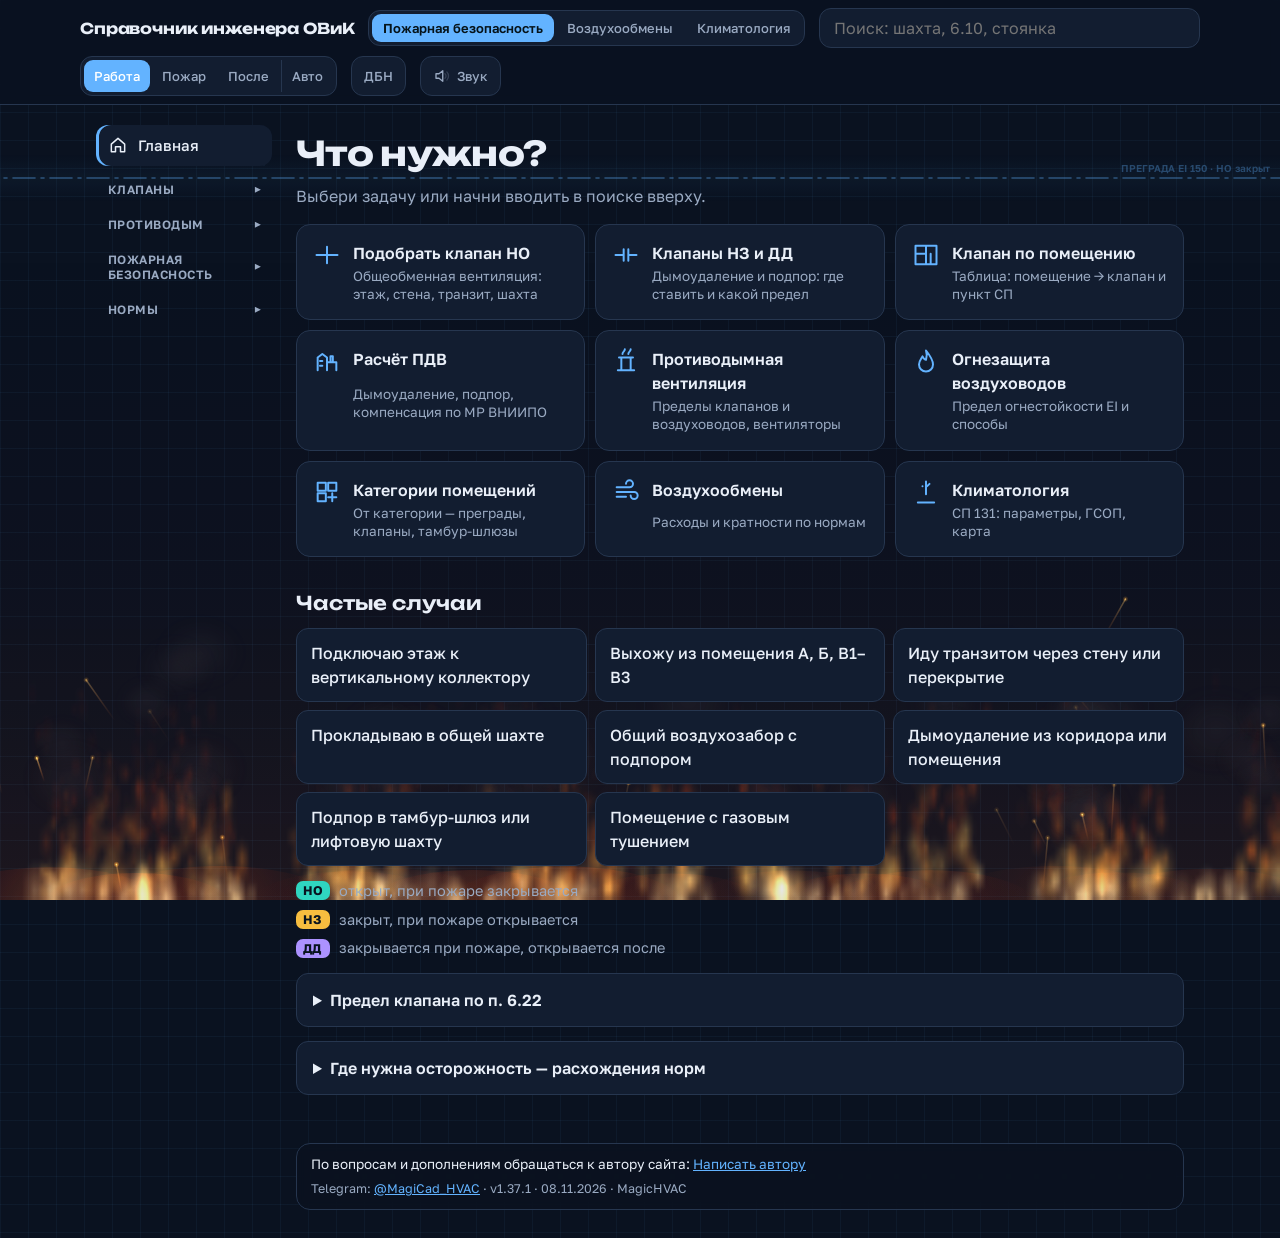
==== commit 4fff087c: "1.37.1: живой поток в схемах — струйки воздуха с хвостом, клубы дыма" ====
--- a/index.html
+++ b/index.html
@@ -20,8 +20,8 @@
 <link rel="preconnect" href="https://fonts.googleapis.com">
 <link rel="preconnect" href="https://fonts.gstatic.com" crossorigin>
 <link href="https://fonts.googleapis.com/css2?family=Golos+Text:wght@400;500;600;700&family=Unbounded:wght@600;700&display=swap" rel="stylesheet">
-<link rel="stylesheet" href="css/style.css?v=1.37.0">
-<link rel="stylesheet" href="css/vent.css?v=1.37.0">
+<link rel="stylesheet" href="css/style.css?v=1.37.1">
+<link rel="stylesheet" href="css/vent.css?v=1.37.1">
 </head>
 <body>
 <header class="top"><div class="tin">
@@ -45,66 +45,66 @@
   var p = []; if (navigator.serviceWorker) p.push(navigator.serviceWorker.getRegistrations().then(function (rs) { return Promise.all(rs.map(function (r) { return r.unregister(); })); }));
   if (window.caches) p.push(caches.keys().then(function (k) { return Promise.all(k.map(function (n) { return caches.delete(n); })); }));
   Promise.all(p).then(function () { location.reload(); }, function () { location.reload(); }); }, 6000);</script>
-<script src="js/data_norms.js?v=1.37.0"></script>
-<script src="js/data_no.js?v=1.37.0"></script>
-<script src="js/data_nz.js?v=1.37.0"></script>
-<script src="js/data_more.js?v=1.37.0"></script>
-<script src="js/data_fire2.js?v=1.37.0"></script>
-<script src="js/data_build.js?v=1.37.0"></script>
-<script src="js/data_stairs.js?v=1.37.0"></script>
-<script src="js/stairs.js?v=1.37.0"></script>
-<script src="js/fieldcheck.js?v=1.37.0"></script>
-<script src="js/dpu.js?v=1.37.0"></script>
-<script src="js/dpu_low.js?v=1.37.0"></script>
-<script src="js/net.js?v=1.37.0"></script>
-<script src="js/data_comp.js?v=1.37.0"></script>
-<script src="js/data_cat.js?v=1.37.0"></script>
-<script src="js/data_evac.js?v=1.37.0"></script>
-<script src="js/data_alarm.js?v=1.37.0"></script>
-<script src="js/schemes.js?v=1.37.0"></script>
-<script src="js/steps.js?v=1.37.0"></script>
-<script src="js/render.js?v=1.37.0"></script>
-<script src="js/anatomy.js?v=1.37.0"></script>
-<script src="js/comp.js?v=1.37.0"></script>
-<script src="js/cat.js?v=1.37.0"></script>
-<script src="js/stats.js?v=1.37.0"></script>
-<script src="js/data_rooms.js?v=1.37.0"></script>
-<script src="js/data_spn.js?v=1.37.0"></script>
-<script src="js/data_spn2.js?v=1.37.0"></script>
-<script src="js/app.js?v=1.37.0"></script>
-<script src="js/vn_core.js?v=1.37.0"></script>
-<script src="js/vn_exh.js?v=1.37.0"></script>
-<script src="js/vn_sup.js?v=1.37.0"></script>
-<script src="js/kvm_smk.js?v=1.37.0"></script>
-<script src="js/kvm_sup.js?v=1.37.0"></script>
-<script src="js/kvm_lift_ug.js?v=1.37.0"></script>
-<script src="js/pdv3d.js?v=1.37.0"></script>
-<script src="js/pdv3d_smk.js?v=1.37.0"></script>
-<script src="js/kvm_rep.js?v=1.37.0"></script>
-<script src="js/kvm_comp.js?v=1.37.0"></script>
-<script src="js/kvm_tamb.js?v=1.37.0"></script>
-<script src="js/kvm_tamb_ui.js?v=1.37.0"></script>
-<script src="js/data_clim.js?v=1.37.0"></script>
-<script src="js/data_kms_cat.js?v=1.37.0"></script>
-<script src="js/kvm_kms.js?v=1.37.0"></script>
-<script src="js/kvm_scheme.js?v=1.37.0"></script>
-<script src="js/pdv3r.js?v=1.37.0"></script>
-<script src="js/kvm_sketch.js?v=1.37.0"></script>
-<script src="js/kvm_ui.js?v=1.37.0"></script>
-<script src="js/kvm_proj.js?v=1.37.0"></script>
-<script src="js/kvm_kmsz.js?v=1.37.0"></script>
-<script src="js/kvm_file.js?v=1.37.0"></script>
-<script src="js/data_aupt.js?v=1.37.0"></script>
-<script src="js/aupt.js?v=1.37.0"></script>
-<script src="js/search.js?v=1.37.0"></script>
-<script src="js/data_dbn.js?v=1.37.0"></script>
-<script src="js/dbn.js?v=1.37.0"></script>
-<script src="js/rooms.js?v=1.37.0"></script>
-<script src="js/farea.js?v=1.37.0"></script>
-<script src="js/hints.js?v=1.37.0"></script>
-<script src="js/hints_kv.js?v=1.37.0"></script>
-<script src="js/fx_snd.js?v=1.37.0"></script>
-<script src="js/fx.js?v=1.37.0"></script>
-<script src="js/feedback.js?v=1.37.0"></script>
+<script src="js/data_norms.js?v=1.37.1"></script>
+<script src="js/data_no.js?v=1.37.1"></script>
+<script src="js/data_nz.js?v=1.37.1"></script>
+<script src="js/data_more.js?v=1.37.1"></script>
+<script src="js/data_fire2.js?v=1.37.1"></script>
+<script src="js/data_build.js?v=1.37.1"></script>
+<script src="js/data_stairs.js?v=1.37.1"></script>
+<script src="js/stairs.js?v=1.37.1"></script>
+<script src="js/fieldcheck.js?v=1.37.1"></script>
+<script src="js/dpu.js?v=1.37.1"></script>
+<script src="js/dpu_low.js?v=1.37.1"></script>
+<script src="js/net.js?v=1.37.1"></script>
+<script src="js/data_comp.js?v=1.37.1"></script>
+<script src="js/data_cat.js?v=1.37.1"></script>
+<script src="js/data_evac.js?v=1.37.1"></script>
+<script src="js/data_alarm.js?v=1.37.1"></script>
+<script src="js/schemes.js?v=1.37.1"></script>
+<script src="js/steps.js?v=1.37.1"></script>
+<script src="js/render.js?v=1.37.1"></script>
+<script src="js/anatomy.js?v=1.37.1"></script>
+<script src="js/comp.js?v=1.37.1"></script>
+<script src="js/cat.js?v=1.37.1"></script>
+<script src="js/stats.js?v=1.37.1"></script>
+<script src="js/data_rooms.js?v=1.37.1"></script>
+<script src="js/data_spn.js?v=1.37.1"></script>
+<script src="js/data_spn2.js?v=1.37.1"></script>
+<script src="js/app.js?v=1.37.1"></script>
+<script src="js/vn_core.js?v=1.37.1"></script>
+<script src="js/vn_exh.js?v=1.37.1"></script>
+<script src="js/vn_sup.js?v=1.37.1"></script>
+<script src="js/kvm_smk.js?v=1.37.1"></script>
+<script src="js/kvm_sup.js?v=1.37.1"></script>
+<script src="js/kvm_lift_ug.js?v=1.37.1"></script>
+<script src="js/pdv3d.js?v=1.37.1"></script>
+<script src="js/pdv3d_smk.js?v=1.37.1"></script>
+<script src="js/kvm_rep.js?v=1.37.1"></script>
+<script src="js/kvm_comp.js?v=1.37.1"></script>
+<script src="js/kvm_tamb.js?v=1.37.1"></script>
+<script src="js/kvm_tamb_ui.js?v=1.37.1"></script>
+<script src="js/data_clim.js?v=1.37.1"></script>
+<script src="js/data_kms_cat.js?v=1.37.1"></script>
+<script src="js/kvm_kms.js?v=1.37.1"></script>
+<script src="js/kvm_scheme.js?v=1.37.1"></script>
+<script src="js/pdv3r.js?v=1.37.1"></script>
+<script src="js/kvm_sketch.js?v=1.37.1"></script>
+<script src="js/kvm_ui.js?v=1.37.1"></script>
+<script src="js/kvm_proj.js?v=1.37.1"></script>
+<script src="js/kvm_kmsz.js?v=1.37.1"></script>
+<script src="js/kvm_file.js?v=1.37.1"></script>
+<script src="js/data_aupt.js?v=1.37.1"></script>
+<script src="js/aupt.js?v=1.37.1"></script>
+<script src="js/search.js?v=1.37.1"></script>
+<script src="js/data_dbn.js?v=1.37.1"></script>
+<script src="js/dbn.js?v=1.37.1"></script>
+<script src="js/rooms.js?v=1.37.1"></script>
+<script src="js/farea.js?v=1.37.1"></script>
+<script src="js/hints.js?v=1.37.1"></script>
+<script src="js/hints_kv.js?v=1.37.1"></script>
+<script src="js/fx_snd.js?v=1.37.1"></script>
+<script src="js/fx.js?v=1.37.1"></script>
+<script src="js/feedback.js?v=1.37.1"></script>
 </body>
 </html>
--- a/css/style.css
+++ b/css/style.css
@@ -204,7 +204,10 @@
 html[data-mode="n"] .dflow.on-n, html[data-mode="f"] .dflow.on-f, html[data-mode="a"] .dflow.on-a { opacity: .45; }
 .pt { opacity: 0; transition: opacity .5s; }
 .pt-air circle { fill: var(--air); }
-.pt-smoke circle { fill: color-mix(in srgb, var(--fire) 55%, var(--muted)); }
+/* 1.37.1: струйка воздуха — светлая голова, хвост тает; клуб дыма — мягкий, тёплого серого */
+.pt-air .st line { stroke: var(--air); stroke-width: 2; stroke-linecap: round; opacity: .35; }
+.pt-air .st circle { fill: color-mix(in srgb, var(--air) 70%, #fff); filter: drop-shadow(0 0 2px var(--air)); }
+.pt-smoke circle { fill: color-mix(in srgb, var(--fire) 35%, #6b6f78); filter: blur(1.6px); }
 html[data-mode="n"] .pt.on-n, html[data-mode="f"] .pt.on-f, html[data-mode="a"] .pt.on-a { opacity: 1; }
 .ring { fill: none; stroke: var(--air); stroke-width: 2; opacity: 0; transform-box: fill-box; transform-origin: center; }
 .vNO .ring { stroke: var(--no); } .vNZ .ring { stroke: var(--nz); } .vDD .ring { stroke: var(--dd); }
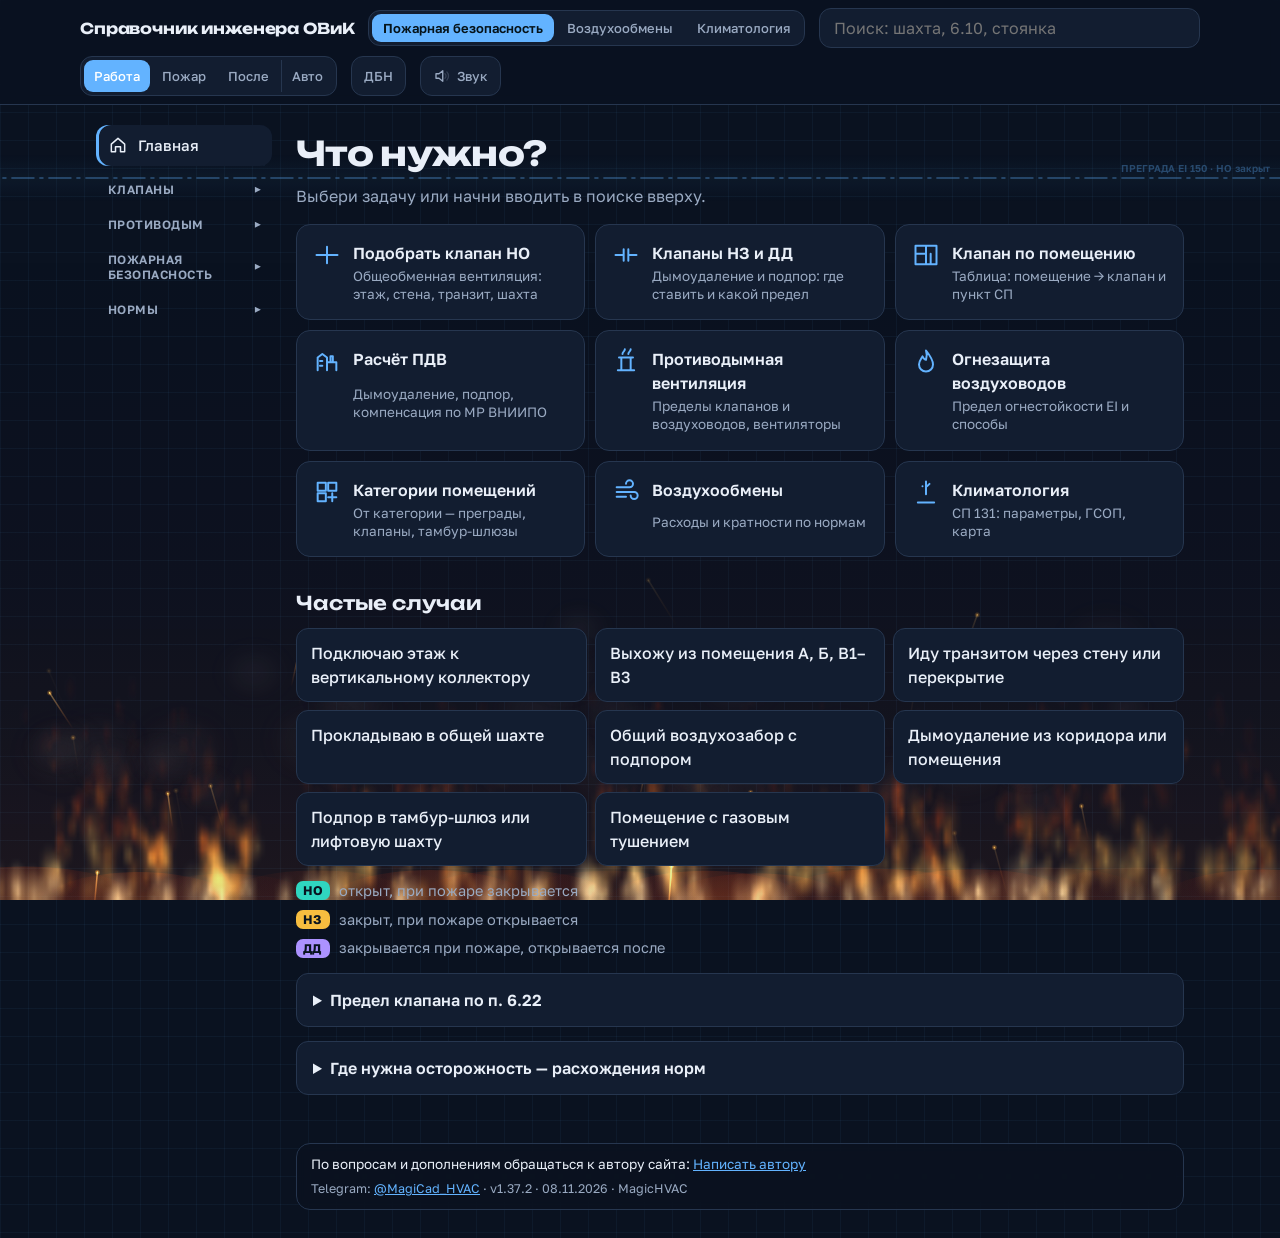
==== commit dd647c15: "1.37.2: телефон — ПДВ не вылезает (сетка .kms), строка погоды под названием пункта, вкладки воздухоо" ====
--- a/index.html
+++ b/index.html
@@ -20,8 +20,8 @@
 <link rel="preconnect" href="https://fonts.googleapis.com">
 <link rel="preconnect" href="https://fonts.gstatic.com" crossorigin>
 <link href="https://fonts.googleapis.com/css2?family=Golos+Text:wght@400;500;600;700&family=Unbounded:wght@600;700&display=swap" rel="stylesheet">
-<link rel="stylesheet" href="css/style.css?v=1.37.1">
-<link rel="stylesheet" href="css/vent.css?v=1.37.1">
+<link rel="stylesheet" href="css/style.css?v=1.37.2">
+<link rel="stylesheet" href="css/vent.css?v=1.37.2">
 </head>
 <body>
 <header class="top"><div class="tin">
@@ -45,66 +45,66 @@
   var p = []; if (navigator.serviceWorker) p.push(navigator.serviceWorker.getRegistrations().then(function (rs) { return Promise.all(rs.map(function (r) { return r.unregister(); })); }));
   if (window.caches) p.push(caches.keys().then(function (k) { return Promise.all(k.map(function (n) { return caches.delete(n); })); }));
   Promise.all(p).then(function () { location.reload(); }, function () { location.reload(); }); }, 6000);</script>
-<script src="js/data_norms.js?v=1.37.1"></script>
-<script src="js/data_no.js?v=1.37.1"></script>
-<script src="js/data_nz.js?v=1.37.1"></script>
-<script src="js/data_more.js?v=1.37.1"></script>
-<script src="js/data_fire2.js?v=1.37.1"></script>
-<script src="js/data_build.js?v=1.37.1"></script>
-<script src="js/data_stairs.js?v=1.37.1"></script>
-<script src="js/stairs.js?v=1.37.1"></script>
-<script src="js/fieldcheck.js?v=1.37.1"></script>
-<script src="js/dpu.js?v=1.37.1"></script>
-<script src="js/dpu_low.js?v=1.37.1"></script>
-<script src="js/net.js?v=1.37.1"></script>
-<script src="js/data_comp.js?v=1.37.1"></script>
-<script src="js/data_cat.js?v=1.37.1"></script>
-<script src="js/data_evac.js?v=1.37.1"></script>
-<script src="js/data_alarm.js?v=1.37.1"></script>
-<script src="js/schemes.js?v=1.37.1"></script>
-<script src="js/steps.js?v=1.37.1"></script>
-<script src="js/render.js?v=1.37.1"></script>
-<script src="js/anatomy.js?v=1.37.1"></script>
-<script src="js/comp.js?v=1.37.1"></script>
-<script src="js/cat.js?v=1.37.1"></script>
-<script src="js/stats.js?v=1.37.1"></script>
-<script src="js/data_rooms.js?v=1.37.1"></script>
-<script src="js/data_spn.js?v=1.37.1"></script>
-<script src="js/data_spn2.js?v=1.37.1"></script>
-<script src="js/app.js?v=1.37.1"></script>
-<script src="js/vn_core.js?v=1.37.1"></script>
-<script src="js/vn_exh.js?v=1.37.1"></script>
-<script src="js/vn_sup.js?v=1.37.1"></script>
-<script src="js/kvm_smk.js?v=1.37.1"></script>
-<script src="js/kvm_sup.js?v=1.37.1"></script>
-<script src="js/kvm_lift_ug.js?v=1.37.1"></script>
-<script src="js/pdv3d.js?v=1.37.1"></script>
-<script src="js/pdv3d_smk.js?v=1.37.1"></script>
-<script src="js/kvm_rep.js?v=1.37.1"></script>
-<script src="js/kvm_comp.js?v=1.37.1"></script>
-<script src="js/kvm_tamb.js?v=1.37.1"></script>
-<script src="js/kvm_tamb_ui.js?v=1.37.1"></script>
-<script src="js/data_clim.js?v=1.37.1"></script>
-<script src="js/data_kms_cat.js?v=1.37.1"></script>
-<script src="js/kvm_kms.js?v=1.37.1"></script>
-<script src="js/kvm_scheme.js?v=1.37.1"></script>
-<script src="js/pdv3r.js?v=1.37.1"></script>
-<script src="js/kvm_sketch.js?v=1.37.1"></script>
-<script src="js/kvm_ui.js?v=1.37.1"></script>
-<script src="js/kvm_proj.js?v=1.37.1"></script>
-<script src="js/kvm_kmsz.js?v=1.37.1"></script>
-<script src="js/kvm_file.js?v=1.37.1"></script>
-<script src="js/data_aupt.js?v=1.37.1"></script>
-<script src="js/aupt.js?v=1.37.1"></script>
-<script src="js/search.js?v=1.37.1"></script>
-<script src="js/data_dbn.js?v=1.37.1"></script>
-<script src="js/dbn.js?v=1.37.1"></script>
-<script src="js/rooms.js?v=1.37.1"></script>
-<script src="js/farea.js?v=1.37.1"></script>
-<script src="js/hints.js?v=1.37.1"></script>
-<script src="js/hints_kv.js?v=1.37.1"></script>
-<script src="js/fx_snd.js?v=1.37.1"></script>
-<script src="js/fx.js?v=1.37.1"></script>
-<script src="js/feedback.js?v=1.37.1"></script>
+<script src="js/data_norms.js?v=1.37.2"></script>
+<script src="js/data_no.js?v=1.37.2"></script>
+<script src="js/data_nz.js?v=1.37.2"></script>
+<script src="js/data_more.js?v=1.37.2"></script>
+<script src="js/data_fire2.js?v=1.37.2"></script>
+<script src="js/data_build.js?v=1.37.2"></script>
+<script src="js/data_stairs.js?v=1.37.2"></script>
+<script src="js/stairs.js?v=1.37.2"></script>
+<script src="js/fieldcheck.js?v=1.37.2"></script>
+<script src="js/dpu.js?v=1.37.2"></script>
+<script src="js/dpu_low.js?v=1.37.2"></script>
+<script src="js/net.js?v=1.37.2"></script>
+<script src="js/data_comp.js?v=1.37.2"></script>
+<script src="js/data_cat.js?v=1.37.2"></script>
+<script src="js/data_evac.js?v=1.37.2"></script>
+<script src="js/data_alarm.js?v=1.37.2"></script>
+<script src="js/schemes.js?v=1.37.2"></script>
+<script src="js/steps.js?v=1.37.2"></script>
+<script src="js/render.js?v=1.37.2"></script>
+<script src="js/anatomy.js?v=1.37.2"></script>
+<script src="js/comp.js?v=1.37.2"></script>
+<script src="js/cat.js?v=1.37.2"></script>
+<script src="js/stats.js?v=1.37.2"></script>
+<script src="js/data_rooms.js?v=1.37.2"></script>
+<script src="js/data_spn.js?v=1.37.2"></script>
+<script src="js/data_spn2.js?v=1.37.2"></script>
+<script src="js/app.js?v=1.37.2"></script>
+<script src="js/vn_core.js?v=1.37.2"></script>
+<script src="js/vn_exh.js?v=1.37.2"></script>
+<script src="js/vn_sup.js?v=1.37.2"></script>
+<script src="js/kvm_smk.js?v=1.37.2"></script>
+<script src="js/kvm_sup.js?v=1.37.2"></script>
+<script src="js/kvm_lift_ug.js?v=1.37.2"></script>
+<script src="js/pdv3d.js?v=1.37.2"></script>
+<script src="js/pdv3d_smk.js?v=1.37.2"></script>
+<script src="js/kvm_rep.js?v=1.37.2"></script>
+<script src="js/kvm_comp.js?v=1.37.2"></script>
+<script src="js/kvm_tamb.js?v=1.37.2"></script>
+<script src="js/kvm_tamb_ui.js?v=1.37.2"></script>
+<script src="js/data_clim.js?v=1.37.2"></script>
+<script src="js/data_kms_cat.js?v=1.37.2"></script>
+<script src="js/kvm_kms.js?v=1.37.2"></script>
+<script src="js/kvm_scheme.js?v=1.37.2"></script>
+<script src="js/pdv3r.js?v=1.37.2"></script>
+<script src="js/kvm_sketch.js?v=1.37.2"></script>
+<script src="js/kvm_ui.js?v=1.37.2"></script>
+<script src="js/kvm_proj.js?v=1.37.2"></script>
+<script src="js/kvm_kmsz.js?v=1.37.2"></script>
+<script src="js/kvm_file.js?v=1.37.2"></script>
+<script src="js/data_aupt.js?v=1.37.2"></script>
+<script src="js/aupt.js?v=1.37.2"></script>
+<script src="js/search.js?v=1.37.2"></script>
+<script src="js/data_dbn.js?v=1.37.2"></script>
+<script src="js/dbn.js?v=1.37.2"></script>
+<script src="js/rooms.js?v=1.37.2"></script>
+<script src="js/farea.js?v=1.37.2"></script>
+<script src="js/hints.js?v=1.37.2"></script>
+<script src="js/hints_kv.js?v=1.37.2"></script>
+<script src="js/fx_snd.js?v=1.37.2"></script>
+<script src="js/fx.js?v=1.37.2"></script>
+<script src="js/feedback.js?v=1.37.2"></script>
 </body>
 </html>
--- a/css/style.css
+++ b/css/style.css
@@ -557,7 +557,7 @@
 .rep .rep-x { font-family: Arial, sans-serif; }
 .rep-3d svg { width: 100%; height: auto; display: block; margin: 8px 0; }
 /* 1.23.0: сеть по участкам с КМС, проект «все системы» */
-.kms { display: grid; gap: 10px; margin-bottom: 8px; }
+.kms { display: grid; grid-template-columns: minmax(0, 1fr); gap: 10px; margin-bottom: 8px; }   /* 1.37.2: колонка не шире экрана (на телефоне распирало до 891 px) */
 .kmss { border: 1px solid var(--line); border-radius: 12px; padding: 10px 12px; background: var(--card, transparent); }
 .kmsh { display: flex; align-items: center; gap: 8px; margin-bottom: 6px; }
 .kmsh .kmsn { flex: 1; min-width: 0; height: 32px; padding: 0 8px; border: 1px solid var(--line); border-radius: 8px; background: var(--bg); color: var(--text); font: inherit; font-weight: 600; }
--- a/css/vent.css
+++ b/css/vent.css
@@ -89,7 +89,7 @@
 @keyframes vb3 { to { transform: translate(-16vmax, -8vmax) scale(1.1); } }
 @keyframes vb4 { to { transform: translate(12vmax, -6vmax) scale(1.2); } }
 @media (prefers-reduced-motion: reduce) { .vbg i { animation: none; } }
-body.vent .vtabs { background: color-mix(in srgb, var(--bg) 70%, transparent); backdrop-filter: blur(10px); border-radius: 14px; padding: 8px; margin-left: -8px; margin-right: -8px; }
+body.vent .vtabs { background: transparent; backdrop-filter: blur(10px); -webkit-backdrop-filter: blur(10px); border-radius: 0; padding: 8px 0; margin-left: 0; margin-right: 0; }   /* 1.37.2: без тёмной полосы и выступов за край (инженер: «несуразно») */
 body.vent .vc { background: color-mix(in srgb, var(--surface) 88%, transparent); }
 
 /* 1.23.7: телефон — уточнения свёрнуты, примеры скрыты */
